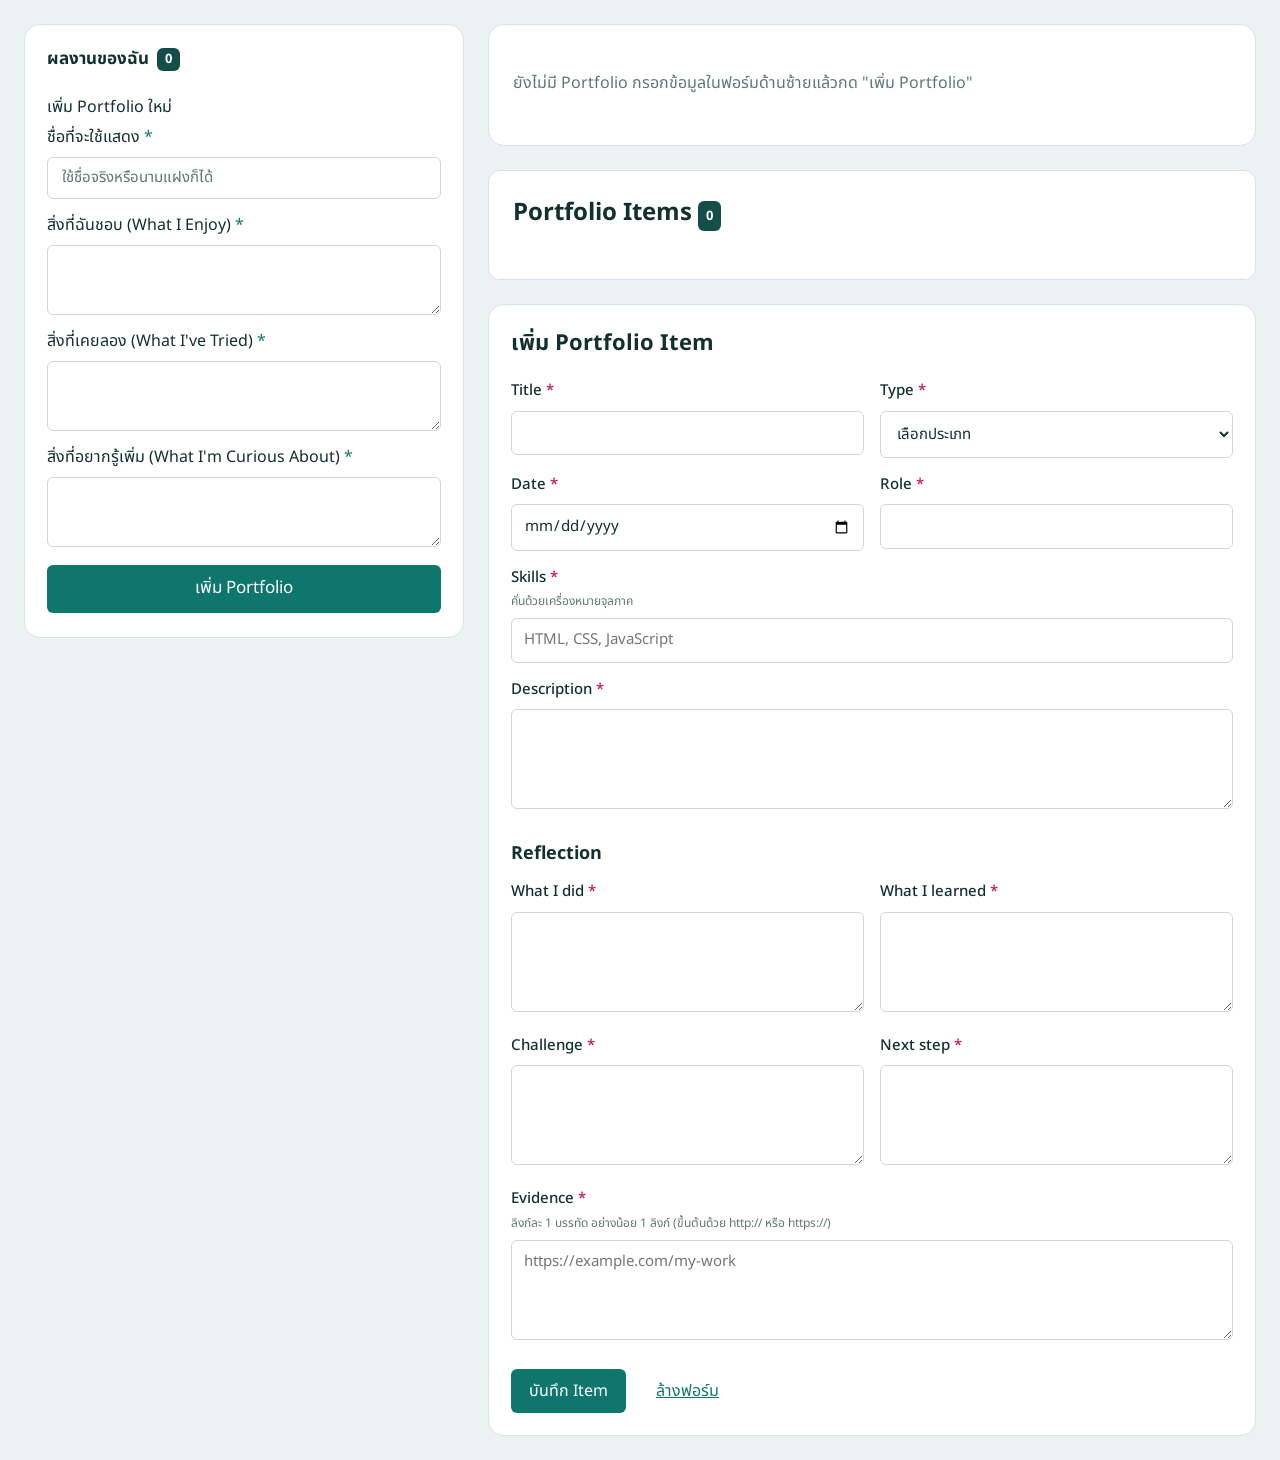
==== index.html @ 49d579db "load from localstorage (#7)" ====
<!DOCTYPE html>
<html lang="th">
<head>
    <meta charset="UTF-8">
    <meta name="viewport" content="width=device-width, initial-scale=1">
    <title>ผลงานของฉัน</title>

    <link rel="preconnect" href="https://fonts.googleapis.com">
    <link rel="preconnect" href="https://fonts.gstatic.com" crossorigin>
    <link href="https://fonts.googleapis.com/css2?family=Noto+Sans+Thai:wght@400;500;700&display=swap" rel="stylesheet">
    <link rel="stylesheet" href="style.css">
</head>

<body>
    <div class="layout">

        
        <aside class="panel">
            <h2 class="panel-title">
                ผลงานของฉัน
                <span class="badge" id="countBadge">0</span>
            </h2>

            <ul class="portfolio-list" id="portfolioList"></ul>

            <form id="portfolioForm" novalidate>
                <p class="form-title">เพิ่ม Portfolio ใหม่</p>

                <div class="field">
                    <label for="displayName">
                        ชื่อที่จะใช้แสดง <span class="req">*</span>
                    </label>
                    <div class="control">
                        <input
                            type="text"
                            id="displayName"
                            placeholder="ใช้ชื่อจริงหรือนามแฝงก็ได้"
                            required
                        >
                    </div>
                    <div class="error-msg">โปรดระบุชื่อที่จะใช้แสดง</div>
                </div>

                <div class="field">
                    <label for="enjoy">
                        สิ่งที่ฉันชอบ (What I Enjoy) <span class="req">*</span>
                    </label>
                    <div class="control">
                        <textarea id="enjoy" required></textarea>
                    </div>
                    <div class="error-msg">โปรดระบุสิ่งที่คุณชอบทำ</div>
                </div>

                <div class="field">
                    <label for="tried">
                        สิ่งที่เคยลอง (What I've Tried) <span class="req">*</span>
                    </label>
                    <div class="control">
                        <textarea id="tried" required></textarea>
                    </div>
                    <div class="error-msg">โปรดระบุสิ่งที่คุณเคยลองทำ</div>
                </div>

                <div class="field">
                    <label for="curious">
                        สิ่งที่อยากรู้เพิ่ม (What I'm Curious About) <span class="req">*</span>
                    </label>
                    <div class="control">
                        <textarea id="curious" required></textarea>
                    </div>
                    <div class="error-msg">โปรดระบุสิ่งที่คุณสนใจหรืออยากรู้เพิ่ม</div>
                </div>

                <button type="submit" class="btn-submit">เพิ่ม Portfolio</button>
            </form>
        </aside>

        
        <div class="content">

           
            <main class="detail" aria-live="polite">
                <p class="empty-state" id="emptyState" hidden>
                    ยังไม่มี Portfolio กรอกข้อมูลในฟอร์มด้านซ้ายแล้วกด "เพิ่ม Portfolio"
                </p>

                <div id="detailContent" hidden>
                    <div class="detail-header">
                        <h1 class="detail-title" id="detailTitle"></h1>

                        <div class="detail-actions">
                            <button
                                type="button"
                                class="btn-outline danger"
                                id="deleteBtn"
                            >
                                ลบ Portfolio
                            </button>
                        </div>
                    </div>

                    <section class="detail-section">
                        <h3>What I Enjoy</h3>
                        <p id="detailEnjoy"></p>
                    </section>

                    <section class="detail-section">
                        <h3>What I've Tried</h3>
                        <p id="detailTried"></p>
                    </section>

                    <section class="detail-section">
                        <h3>What I'm Curious About</h3>
                        <p id="detailCurious"></p>
                    </section>
                </div>
            </main>

            
            <section class="items-section">
                <h2>
                    Portfolio Items
                    <span class="badge" id="itemCount">0</span>
                </h2>

                <div class="items-container" id="itemsContainer"></div>
            </section>

            
            <section class="item-section">
                <h2>เพิ่ม Portfolio Item</h2>

                <form id="item-form">
                    <div class="form-grid">
                        <div class="field">
                            <label for="title">Title <span>*</span></label>
                            <input type="text" id="title" name="title" required>
                        </div>

                        <div class="field">
                            <label for="type">Type <span>*</span></label>
                            <select id="type" name="type" required>
                                <option value="">เลือกประเภท</option>
                                <option value="Course Assignment">Course Assignment</option>
                                <option value="Personal Project">Personal Project</option>
                                <option value="Activity">Activity</option>
                                <option value="Workshop">Workshop</option>
                                <option value="Volunteer">Volunteer</option>
                                <option value="Other">Other</option>
                            </select>
                        </div>

                        <div class="field">
                            <label for="date">Date <span>*</span></label>
                            <input type="date" id="date" name="date" required>
                        </div>

                        <div class="field">
                            <label for="role">Role <span>*</span></label>
                            <input type="text" id="role" name="role" required>
                        </div>

                        <div class="field full-width">
                            <label for="skills">
                                Skills <span>*</span>
                                <small>คั่นด้วยเครื่องหมายจุลภาค</small>
                            </label>
                            <input
                                type="text"
                                id="skills"
                                name="skills"
                                placeholder="HTML, CSS, JavaScript"
                                required
                            >
                        </div>

                        <div class="field full-width">
                            <label for="description">Description <span>*</span></label>
                            <textarea id="description" name="description" required></textarea>
                        </div>
                    </div>

                    <h3>Reflection</h3>

                    <div class="form-grid">
                        <div class="field">
                            <label for="whatIDid">What I did <span>*</span></label>
                            <textarea id="whatIDid" name="whatIDid" required></textarea>
                        </div>

                        <div class="field">
                            <label for="whatILearned">What I learned <span>*</span></label>
                            <textarea id="whatILearned" name="whatILearned" required></textarea>
                        </div>

                        <div class="field">
                            <label for="challenge">Challenge <span>*</span></label>
                            <textarea id="challenge" name="challenge" required></textarea>
                        </div>

                        <div class="field">
                            <label for="nextStep">Next step <span>*</span></label>
                            <textarea id="nextStep" name="nextStep" required></textarea>
                        </div>

                        <div class="field full-width">
                            <label for="evidence">
                                Evidence <span>*</span>
                                <small>
                                    ลิงก์ละ 1 บรรทัด อย่างน้อย 1 ลิงก์
                                    (ขึ้นต้นด้วย http:// หรือ https://)
                                </small>
                            </label>
                            <textarea
                                id="evidence"
                                name="evidence"
                                placeholder="https://example.com/my-work"
                                required
                            ></textarea>
                        </div>
                    </div>

                    <div class="form-actions">
                        <button type="submit">บันทึก Item</button>
                        <button type="reset" class="reset-button">ล้างฟอร์ม</button>
                    </div>
                </form>
            </section>

        </div>
    </div>

    <script src="script.js"></script>
</body>
</html>
---- style.css ----
:root {
  --bg: #eaf3f2;
  --card-bg: #ffffff;
  --border: #d6e4e2;
  --text: #12302d;
  --muted: #5f7774;
  --accent: #0f766e;
  --accent-soft: #e0f4f1;
  --danger: #be185d;
  --badge: #134e4a;
}

* {
  box-sizing: border-box;
}

html,
body {
  margin: 0;
  min-height: 100%;
}

body {
  font-family: "Noto Sans Thai", "Segoe UI", system-ui, sans-serif;
  background: var(--bg);
  color: var(--text);
  font-size: 16px;
  line-height: 1.5;
}

[hidden] {
  display: none !important;
}

.layout {
  display: grid;
  grid-template-columns: minmax(300px, 440px) minmax(0, 1fr);
  gap: 24px;
  align-items: start;
  min-height: 100vh;
  padding: 24px;
}

.content {
  display: flex;
  flex-direction: column;
  gap: 24px;
  min-width: 0;
}

.panel {
  width: 100%;
  background: var(--card-bg);
  border: 1px solid var(--border);
  border-radius: 16px;
  padding: 22px 22px 24px;
}

.panel-title {
  display: flex;
  align-items: center;
  gap: 8px;
  margin: 0 0 14px;
  font-size: 17px;
  font-weight: 700;
}

.badge {
  background: var(--badge);
  color: #fff;
  font-size: 13px;
  font-weight: 700;
  line-height: 1;
  padding: 5px 8px;
  border-radius: 6px;
}

.portfolio-list {
  list-style: none;
  margin: 0 0 22px;
  padding: 0;
}

.portfolio-list li + li {
  border-top: 1px solid var(--border);
}

.portfolio-item {
  display: block;
  width: 100%;
  padding: 11px 18px;
  font: inherit;
  color: inherit;
  text-align: left;
  background: transparent;
  border: 0;
  border-left: 4px solid transparent;
  cursor: pointer;
}

.portfolio-item:hover {
  background: #f3f8f7;
}

.portfolio-item:focus-visible {
  outline: 3px solid rgba(15, 118, 110, 0.4);
  outline-offset: -3px;
}

.portfolio-item.active,
.portfolio-item.active:hover {
  background: var(--accent-soft);
  border-left-color: var(--accent);
}

.portfolio-item .name {
  display: block;
  font-weight: 700;
  font-size: 17px;
  line-height: 1.4;
}

.portfolio-item .count {
  display: block;
  font-size: 14px;
  color: var(--muted);
}

.form-title {
  margin: 0 0 6px;
  font-size: 16px;
  font-weight: 400;
}

.field {
  margin-bottom: 14px;
}

.field label {
  display: block;
  margin-bottom: 8px;
  font-size: 16px;
}

.field label .req {
  color: var(--accent);
}

.control {
  position: relative;
}

.control input,
.control textarea {
  width: 100%;
  font: inherit;
  font-size: 15px;
  color: var(--text);
  background: #fff;
  border: 1px solid #d1d5db;
  border-radius: 6px;
  padding: 9px 40px 9px 14px;
  outline: none;
  transition: border-color 0.15s, box-shadow 0.15s;
}

.control textarea {
  display: block;
  min-height: 70px;
  resize: vertical;
}

.control input::placeholder {
  color: var(--muted);
}

.control input:focus,
.control textarea:focus {
  border-color: var(--accent);
  box-shadow: 0 0 0 3px rgba(15, 118, 110, 0.2);
}

.error-msg {
  display: none;
  margin-top: 6px;
  font-size: 14px;
  color: var(--danger);
}

.field.invalid .control input,
.field.invalid .control textarea {
  border-color: var(--danger);
}

.field.invalid .error-msg {
  display: block;
}

.field.invalid .control::after {
  content: "!";
  position: absolute;
  top: 9px;
  right: 12px;
  width: 18px;
  height: 18px;
  border: 2px solid var(--danger);
  border-radius: 50%;
  color: var(--danger);
  font-size: 12px;
  font-weight: 700;
  line-height: 14px;
  text-align: center;
  pointer-events: none;
}

.btn-submit {
  display: block;
  width: 100%;
  margin-top: 18px;
  padding: 11px 16px;
  font: inherit;
  font-size: 17px;
  color: #fff;
  background: var(--accent);
  border: 0;
  border-radius: 6px;
  cursor: pointer;
  transition: background 0.15s;
}

.btn-submit:hover {
  background: #115e59;
}

.btn-submit:focus-visible {
  outline: 3px solid rgba(15, 118, 110, 0.4);
  outline-offset: 2px;
}

  .detail {
  background: var(--card-bg);
  border: 1px solid var(--border);
  border-radius: 16px;
  padding: 22px 24px 26px;
}

.detail-header {
  display: flex;
  align-items: flex-start;
  justify-content: space-between;
  gap: 16px;
  margin-bottom: 14px;
}

.detail-title {
  margin: 0;
  font-size: 32px;
  font-weight: 400;
  line-height: 1.3;
  overflow-wrap: anywhere;
}

.detail-actions {
  display: flex;
  gap: 8px;
  flex-shrink: 0;
}

.btn-outline {
  font: inherit;
  font-size: 14px;
  padding: 5px 10px;
  color: var(--muted);
  background: #fff;
  border: 1px solid var(--muted);
  border-radius: 6px;
  cursor: pointer;
  transition: background 0.15s;
}

.btn-outline:hover {
  background: #f3f8f7;
}

.btn-outline.danger {
  color: var(--danger);
  border-color: var(--danger);
}

.btn-outline.danger:hover {
  background: #fdf2f8;
}

.detail-section {
  margin-top: 14px;
}

.detail-section h3 {
  margin: 0;
  font-size: 13px;
  font-weight: 700;
  letter-spacing: 0.04em;
  text-transform: uppercase;
  color: var(--muted);
}

.detail-section p {
  margin: 2px 0 0;
  overflow-wrap: anywhere;
}

.empty-state {
  margin: 0;
  padding: 24px 0;
  color: var(--muted);
}

/* ฟอร์มเพิ่ม Portfolio Item */
.item-section {
  min-width: 0;
  padding: 22px;
  background: var(--card-bg);
  border: 1px solid var(--border);
  border-radius: 16px;
}

.item-section h2 {
  margin: 0 0 20px;
  font-size: 22px;
}

.item-section h3 {
  margin: 24px 0 14px;
  font-size: 18px;
}

.item-section .form-grid {
  display: grid;
  grid-template-columns: repeat(2, minmax(0, 1fr));
  gap: 16px;
}

.item-section .field {
  margin-bottom: 0;
}

.item-section .field.full-width {
  grid-column: 1 / -1;
}

.item-section .field label {
  display: block;
  margin-bottom: 8px;
  font-size: 15px;
  font-weight: 500;
}

.item-section .field label span {
  color: var(--danger);
}

.item-section .field label small {
  display: block;
  margin-top: 3px;
  color: var(--muted);
  font-size: 12px;
  font-weight: 400;
}

.item-section input,
.item-section select,
.item-section textarea {
  width: 100%;
  padding: 10px 12px;
  font: inherit;
  font-size: 15px;
  color: var(--text);
  background: #fff;
  border: 1px solid #d1d5db;
  border-radius: 6px;
  outline: none;
}

.item-section textarea {
  min-height: 100px;
  resize: vertical;
}

.item-section input:focus,
.item-section select:focus,
.item-section textarea:focus {
  border-color: var(--accent);
  box-shadow: 0 0 0 3px rgba(15, 118, 110, 0.2);
}

.item-section .form-actions {
  display: flex;
  align-items: center;
  gap: 12px;
  margin-top: 22px;
}

.item-section .form-actions button {
  padding: 10px 18px;
  font: inherit;
  border: 0;
  border-radius: 6px;
  cursor: pointer;
}

.item-section .form-actions button[type="submit"] {
  color: #fff;
  background: var(--accent);
}

.item-section .form-actions button[type="submit"]:hover {
  background: #115e59;
}

.item-section .form-actions .reset-button {
  color: var(--accent);
  background: transparent;
  text-decoration: underline;
}

.items-section {
  padding: 24px;
  background: #fff;
  border: 1px solid #d9e2ec;
  border-radius: 12px;
}

.items-section h2 {
  margin: 0 0 24px;
  font-size: 24px;
}

#itemsContainer {
  display: grid;
  grid-template-columns: repeat(2, minmax(0, 1fr));
  gap: 24px;
}

.portfolio-item-card {
  min-width: 0;
  padding: 24px;
  background: #fff;
  border: 1px solid #d9e2ec;
  border-radius: 12px;
}

.portfolio-item-card .item-title {
  margin: 0 0 4px;
  color: #172b4d;
  font-size: 24px;
  font-weight: 500;
}

.portfolio-item-card p {
  margin: 0 0 12px;
  color: #172b4d;
  font-size: 18px;
  overflow-wrap: anywhere;
}

.portfolio-item-card .item-meta {
  margin-bottom: 16px;
  color: #64748b;
  font-size: 16px;
}

.item-skills {
  display: flex;
  flex-wrap: wrap;
  gap: 6px;
  margin: 12px 0 20px;
}

.item-skills span {
  padding: 4px 14px;
  border-radius: 20px;
  background: #eef2f7;
  font-size: 14px;
}

.item-reflection h4 {
  margin: 16px 0 4px;
  color: #64748b;
  font-size: 16px;
}

.item-evidence {
  margin-top: 16px;
}

.item-evidence ul {
  margin: 0;
  padding-left: 24px;
}

.item-evidence a {
  overflow-wrap: anywhere;
}

.portfolio-item-card .delete-item-btn {
  margin-top: 16px;
  padding: 8px 14px;
  color: #dc2626;
  background: #fff;
  border: 1px solid #dc2626;
  border-radius: 6px;
  font: inherit;
  cursor: pointer;
}

.portfolio-item-card .delete-item-btn:hover {
  background: #fef2f2;
}

@media (max-width: 700px) {
  #itemsContainer {
    grid-template-columns: 1fr;
  }
}

@media (max-width: 900px) {
  .layout {
    grid-template-columns: 1fr;
    padding: 12px;
  }

  .detail-header {
    flex-direction: column;
  }

  .detail-title {
    font-size: 26px;
  }
}

@media (max-width: 700px) {
  #itemsContainer {
    grid-template-columns: 1fr;
  }
}

@media (max-width: 560px) {
  .item-section {
    padding: 16px;
  }

  .item-section .form-grid {
    grid-template-columns: 1fr;
  }

  .item-section .field.full-width {
    grid-column: auto;
  }

  .item-section .form-actions {
    flex-direction: column;
    align-items: stretch;
  }
}
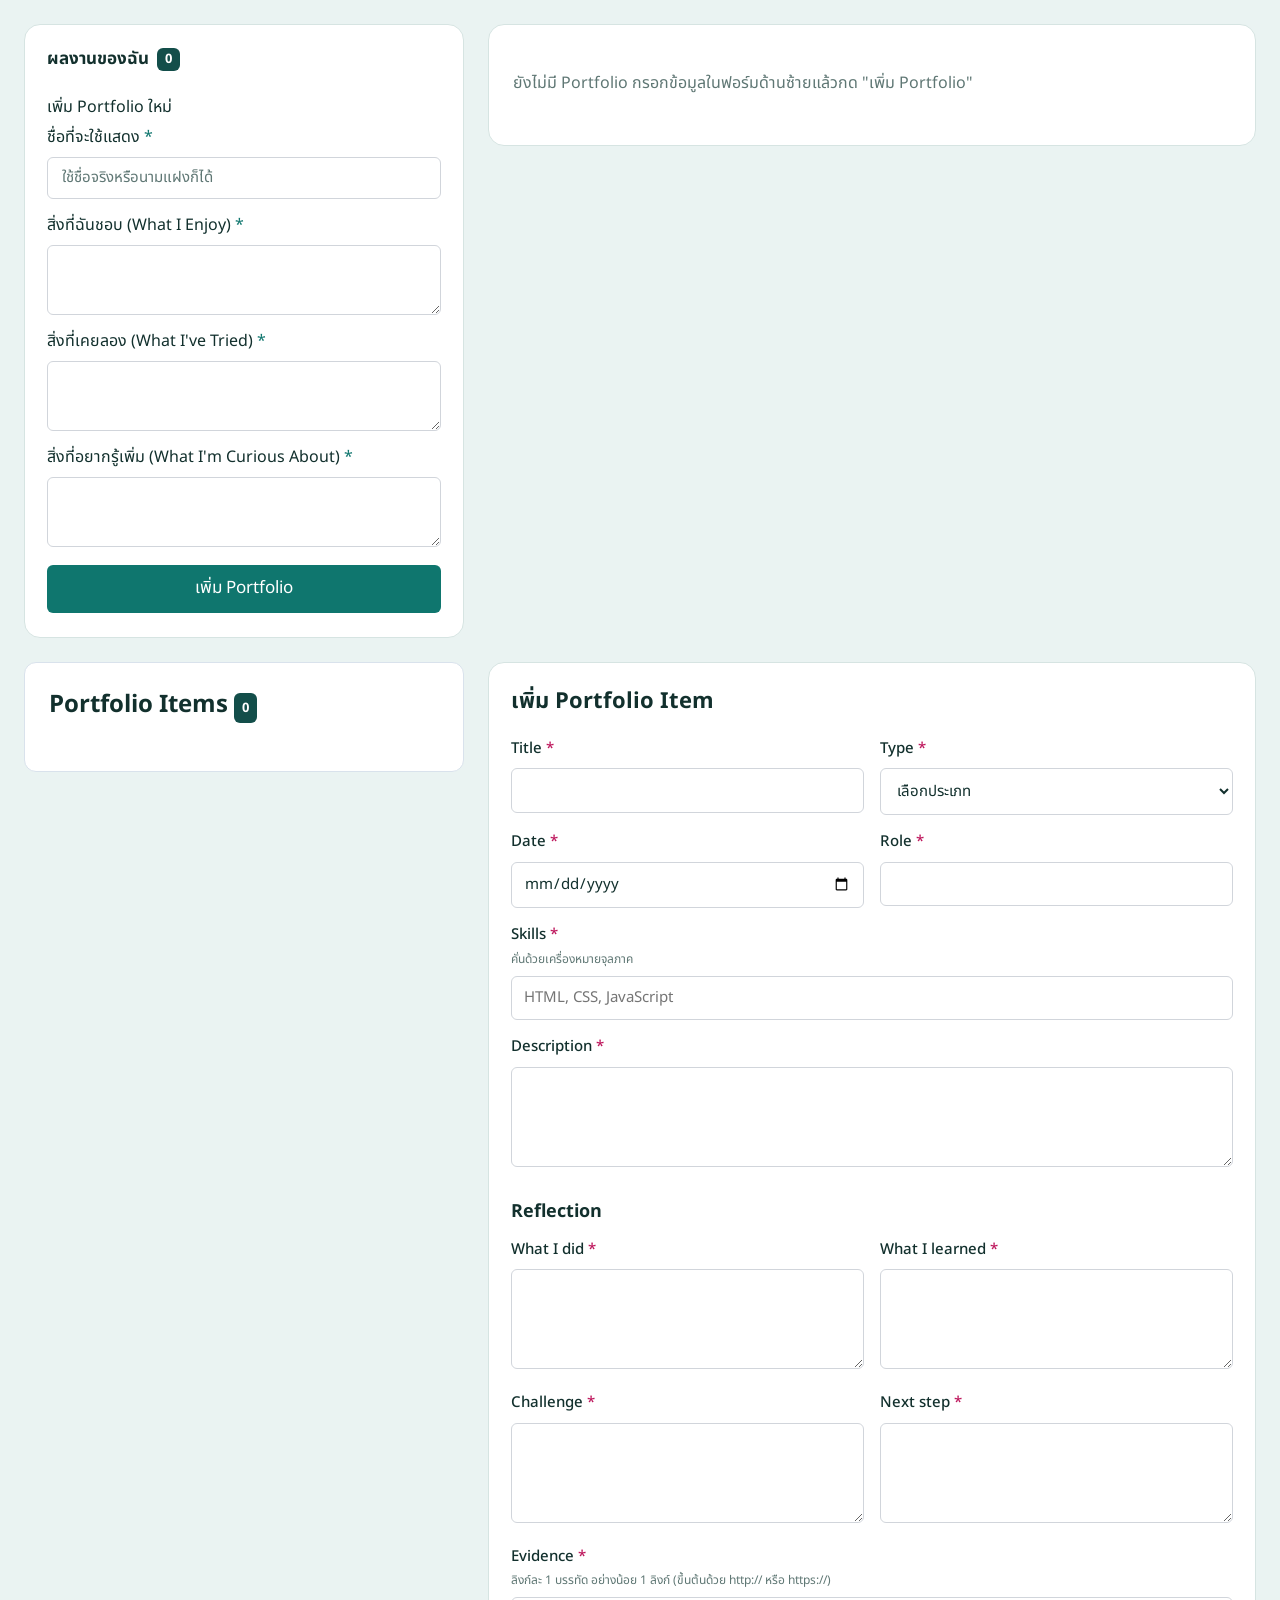
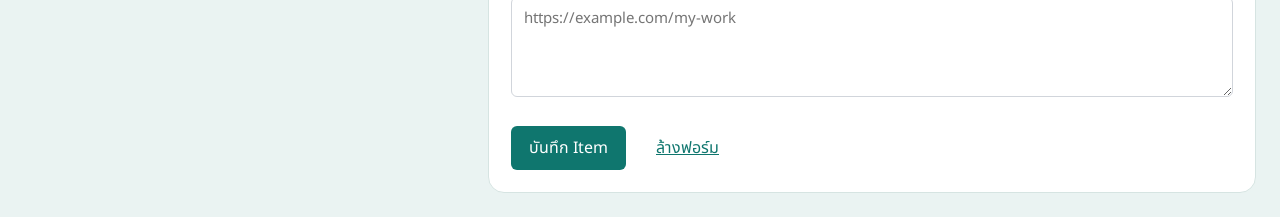
==== commit 57f72beb: "loaded from localstorage (#7)" ====
--- a/index.html
+++ b/index.html
@@ -14,7 +14,7 @@
 <body>
     <div class="layout">
 
-        
+
         <aside class="panel">
             <h2 class="panel-title">
                 ผลงานของฉัน
@@ -26,7 +26,10 @@
             <form id="portfolioForm" novalidate>
                 <p class="form-title">เพิ่ม Portfolio ใหม่</p>
 
-                <div class="field">
+
+                <div class="field">
+                
+
                     <label for="displayName">
                         ชื่อที่จะใช้แสดง <span class="req">*</span>
                     </label>
@@ -41,7 +44,10 @@
                     <div class="error-msg">โปรดระบุชื่อที่จะใช้แสดง</div>
                 </div>
 
-                <div class="field">
+
+                <div class="field">
+               
+
                     <label for="enjoy">
                         สิ่งที่ฉันชอบ (What I Enjoy) <span class="req">*</span>
                     </label>
@@ -51,7 +57,10 @@
                     <div class="error-msg">โปรดระบุสิ่งที่คุณชอบทำ</div>
                 </div>
 
-                <div class="field">
+
+                <div class="field">
+
+               
                     <label for="tried">
                         สิ่งที่เคยลอง (What I've Tried) <span class="req">*</span>
                     </label>
@@ -61,7 +70,11 @@
                     <div class="error-msg">โปรดระบุสิ่งที่คุณเคยลองทำ</div>
                 </div>
 
-                <div class="field">
+
+                <div class="field">
+
+               
+
                     <label for="curious">
                         สิ่งที่อยากรู้เพิ่ม (What I'm Curious About) <span class="req">*</span>
                     </label>
@@ -75,10 +88,7 @@
             </form>
         </aside>
 
-        
-        <div class="content">
-
-           
+
             <main class="detail" aria-live="polite">
                 <p class="empty-state" id="emptyState" hidden>
                     ยังไม่มี Portfolio กรอกข้อมูลในฟอร์มด้านซ้ายแล้วกด "เพิ่ม Portfolio"
@@ -116,7 +126,7 @@
                 </div>
             </main>
 
-            
+
             <section class="items-section">
                 <h2>
                     Portfolio Items
@@ -126,7 +136,7 @@
                 <div class="items-container" id="itemsContainer"></div>
             </section>
 
-            
+
             <section class="item-section">
                 <h2>เพิ่ม Portfolio Item</h2>
 
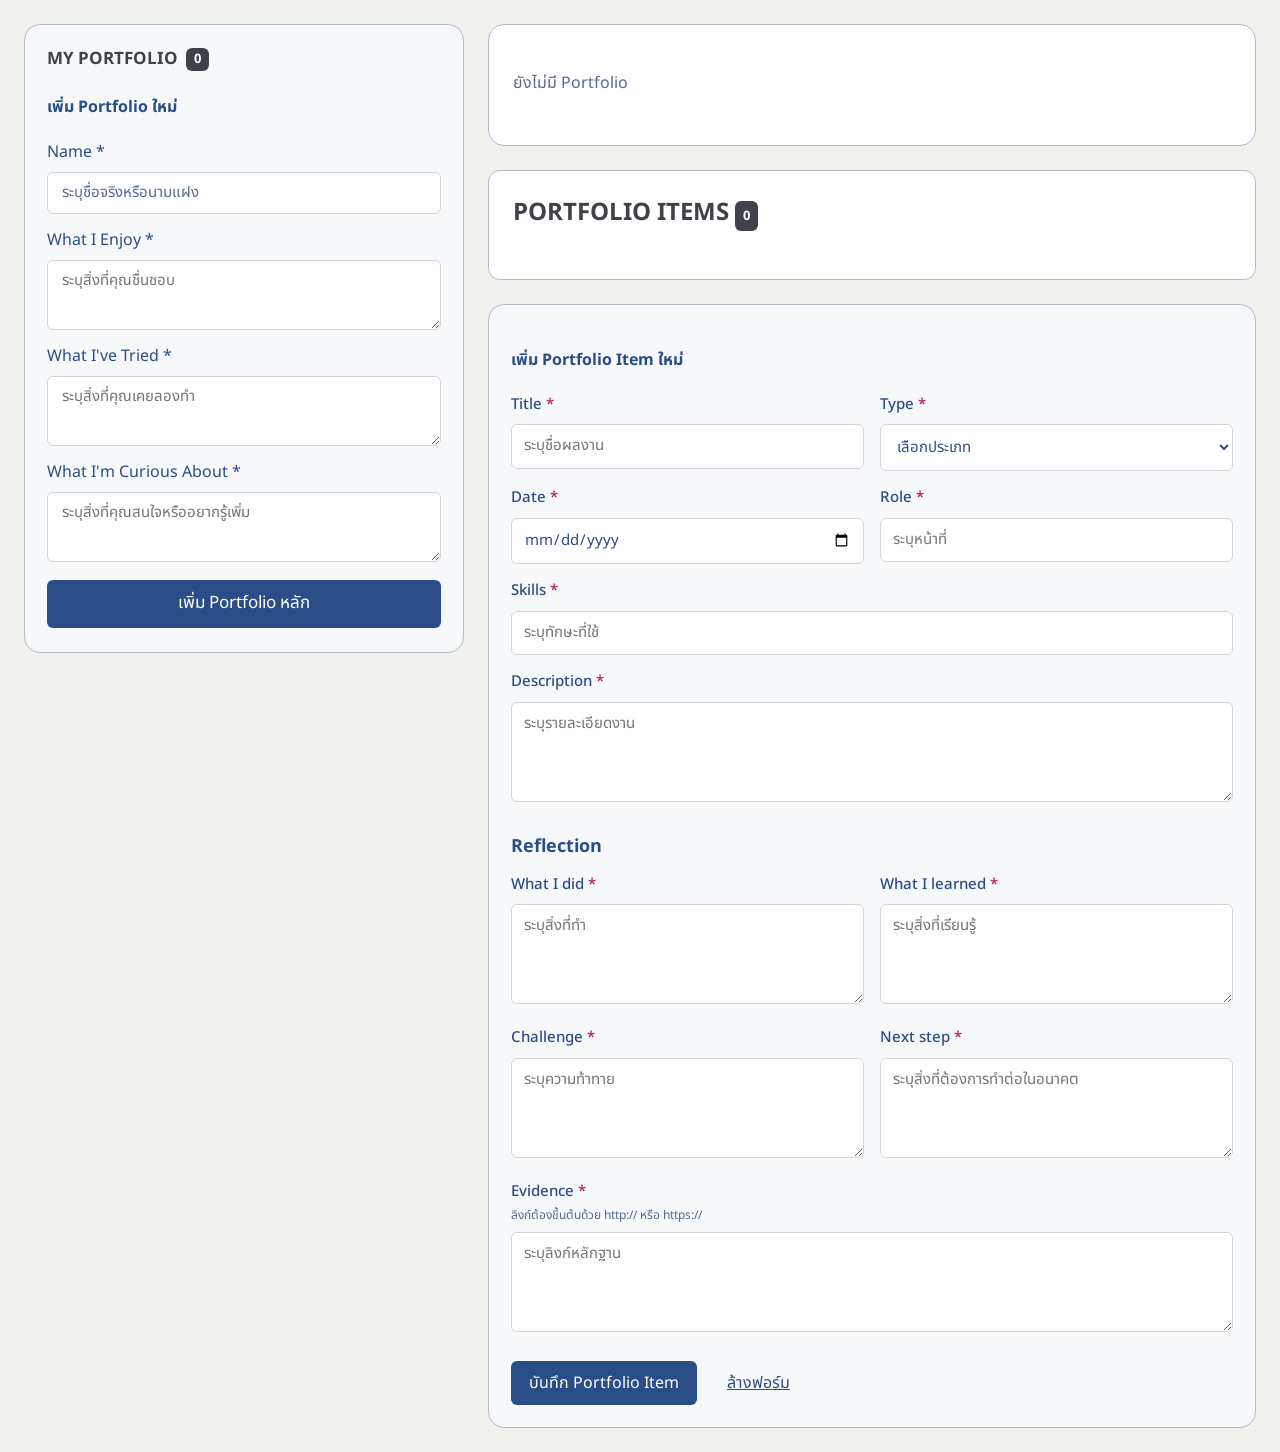
==== commit 17f4419a: "debug&format(#9)" ====
--- a/index.html
+++ b/index.html
@@ -14,34 +14,33 @@
 <body>
     <div class="layout">
 
-
         <aside class="panel">
-            <h2 class="panel-title">
-                ผลงานของฉัน
+            <h1 class="panel-title">
+                MY PORTFOLIO
                 <span class="badge" id="countBadge">0</span>
-            </h2>
+            </h1>
 
             <ul class="portfolio-list" id="portfolioList"></ul>
 
             <form id="portfolioForm" novalidate>
-                <p class="form-title">เพิ่ม Portfolio ใหม่</p>
+                <h4>เพิ่ม Portfolio ใหม่</h4>
 
 
                 <div class="field">
                 
 
                     <label for="displayName">
-                        ชื่อที่จะใช้แสดง <span class="req">*</span>
+                        Name <span class="req">*</span>
                     </label>
                     <div class="control">
                         <input
                             type="text"
                             id="displayName"
-                            placeholder="ใช้ชื่อจริงหรือนามแฝงก็ได้"
+                            placeholder="ระบุชื่อจริงหรือนามแฝง"
                             required
                         >
                     </div>
-                    <div class="error-msg">โปรดระบุชื่อที่จะใช้แสดง</div>
+                    <div class="error-msg">โปรดระบุชื่อที่ต้องการแสดง</div> 
                 </div>
 
 
@@ -49,10 +48,10 @@
                
 
                     <label for="enjoy">
-                        สิ่งที่ฉันชอบ (What I Enjoy) <span class="req">*</span>
-                    </label>
-                    <div class="control">
-                        <textarea id="enjoy" required></textarea>
+                         What I Enjoy <span class="req">*</span>
+                    </label>
+                    <div class="control">
+                        <textarea id="enjoy" required placeholder="ระบุสิ่งที่คุณชื่นชอบ"></textarea>
                     </div>
                     <div class="error-msg">โปรดระบุสิ่งที่คุณชอบทำ</div>
                 </div>
@@ -62,10 +61,10 @@
 
                
                     <label for="tried">
-                        สิ่งที่เคยลอง (What I've Tried) <span class="req">*</span>
-                    </label>
-                    <div class="control">
-                        <textarea id="tried" required></textarea>
+                        What I've Tried <span class="req">*</span>
+                    </label>
+                    <div class="control">
+                        <textarea id="tried" required placeholder="ระบุสิ่งที่คุณเคยลองทำ"></textarea>
                     </div>
                     <div class="error-msg">โปรดระบุสิ่งที่คุณเคยลองทำ</div>
                 </div>
@@ -76,22 +75,25 @@
                
 
                     <label for="curious">
-                        สิ่งที่อยากรู้เพิ่ม (What I'm Curious About) <span class="req">*</span>
-                    </label>
-                    <div class="control">
-                        <textarea id="curious" required></textarea>
+                        What I'm Curious About <span class="req">*</span>
+                    </label>
+                    <div class="control">
+                        <textarea id="curious" required placeholder="ระบุสิ่งที่คุณสนใจหรืออยากรู้เพิ่ม"></textarea>
                     </div>
                     <div class="error-msg">โปรดระบุสิ่งที่คุณสนใจหรืออยากรู้เพิ่ม</div>
                 </div>
 
-                <button type="submit" class="btn-submit">เพิ่ม Portfolio</button>
+                <button type="submit" class="btn-submit">เพิ่ม Portfolio หลัก</button>
             </form>
         </aside>
 
 
+        <div class="content">
+
+        
             <main class="detail" aria-live="polite">
                 <p class="empty-state" id="emptyState" hidden>
-                    ยังไม่มี Portfolio กรอกข้อมูลในฟอร์มด้านซ้ายแล้วกด "เพิ่ม Portfolio"
+                    ยังไม่มี Portfolio 
                 </p>
 
                 <div id="detailContent" hidden>
@@ -126,25 +128,25 @@
                 </div>
             </main>
 
-
+         
             <section class="items-section">
                 <h2>
-                    Portfolio Items
+                    PORTFOLIO ITEMS
                     <span class="badge" id="itemCount">0</span>
                 </h2>
 
                 <div class="items-container" id="itemsContainer"></div>
             </section>
 
-
             <section class="item-section">
-                <h2>เพิ่ม Portfolio Item</h2>
+                <h4>เพิ่ม Portfolio Item ใหม่</h4>
 
                 <form id="item-form">
                     <div class="form-grid">
                         <div class="field">
                             <label for="title">Title <span>*</span></label>
-                            <input type="text" id="title" name="title" required>
+                            <input type="text" id="title" name="title" required placeholder="ระบุชื่อผลงาน">
+            
                         </div>
 
                         <div class="field">
@@ -160,6 +162,11 @@
                             </select>
                         </div>
 
+                        <div class="field full-width" id="otherTypeField" hidden>
+                            <label for="otherType">ระบุประเภทอื่น ๆ <span>*</span></label>
+                            <input type="text" id="otherType" name="otherType" placeholder="พิมพ์รายละเอียดประเภทผลงาน">
+                        </div>
+
                         <div class="field">
                             <label for="date">Date <span>*</span></label>
                             <input type="date" id="date" name="date" required>
@@ -167,26 +174,26 @@
 
                         <div class="field">
                             <label for="role">Role <span>*</span></label>
-                            <input type="text" id="role" name="role" required>
+                            <input type="text" id="role" name="role" required placeholder="ระบุหน้าที่">
                         </div>
 
                         <div class="field full-width">
                             <label for="skills">
                                 Skills <span>*</span>
-                                <small>คั่นด้วยเครื่องหมายจุลภาค</small>
+                                
                             </label>
                             <input
                                 type="text"
                                 id="skills"
                                 name="skills"
-                                placeholder="HTML, CSS, JavaScript"
+                                placeholder="ระบุทักษะที่ใช้"
                                 required
                             >
                         </div>
 
                         <div class="field full-width">
                             <label for="description">Description <span>*</span></label>
-                            <textarea id="description" name="description" required></textarea>
+                            <textarea id="description" name="description" required placeholder="ระบุรายละเอียดงาน"></textarea>
                         </div>
                     </div>
 
@@ -195,43 +202,43 @@
                     <div class="form-grid">
                         <div class="field">
                             <label for="whatIDid">What I did <span>*</span></label>
-                            <textarea id="whatIDid" name="whatIDid" required></textarea>
+                            <textarea id="whatIDid" name="whatIDid" required placeholder="ระบุสิ่งที่ทำ"></textarea>
                         </div>
 
                         <div class="field">
                             <label for="whatILearned">What I learned <span>*</span></label>
-                            <textarea id="whatILearned" name="whatILearned" required></textarea>
+                            <textarea id="whatILearned" name="whatILearned" required placeholder="ระบุสิ่งที่เรียนรู้"></textarea>
                         </div>
 
                         <div class="field">
                             <label for="challenge">Challenge <span>*</span></label>
-                            <textarea id="challenge" name="challenge" required></textarea>
+                            <textarea id="challenge" name="challenge" required placeholder="ระบุความท้าทาย"></textarea>
                         </div>
 
                         <div class="field">
                             <label for="nextStep">Next step <span>*</span></label>
-                            <textarea id="nextStep" name="nextStep" required></textarea>
+                            <textarea id="nextStep" name="nextStep" required placeholder="ระบุสิ่งที่ต้องการทำต่อในอนาคต"></textarea>
                         </div>
 
                         <div class="field full-width">
                             <label for="evidence">
                                 Evidence <span>*</span>
                                 <small>
-                                    ลิงก์ละ 1 บรรทัด อย่างน้อย 1 ลิงก์
-                                    (ขึ้นต้นด้วย http:// หรือ https://)
+                                
+                                    ลิงก์ต้องขึ้นต้นด้วย http:// หรือ https://
                                 </small>
                             </label>
                             <textarea
                                 id="evidence"
                                 name="evidence"
-                                placeholder="https://example.com/my-work"
+                                placeholder="ระบุลิงก์หลักฐาน"
                                 required
                             ></textarea>
                         </div>
                     </div>
 
                     <div class="form-actions">
-                        <button type="submit">บันทึก Item</button>
+                        <button type="submit">บันทึก Portfolio Item</button>
                         <button type="reset" class="reset-button">ล้างฟอร์ม</button>
                     </div>
                 </form>
--- a/style.css
+++ b/style.css
@@ -1,13 +1,13 @@
 :root {
-  --bg: #eaf3f2;
-  --card-bg: #ffffff;
-  --border: #d6e4e2;
-  --text: #12302d;
-  --muted: #5f7774;
-  --accent: #0f766e;
-  --accent-soft: #e0f4f1;
+  --bg: #f0f0ed;
+  --card-bg: #f7f8fa;
+  --border: #b1bbc8;
+  --text: #2a4d88;
+  --muted: #526b91;
+  --accent: #2a4d88;
+  --accent-soft: #dce4ef;
   --danger: #be185d;
-  --badge: #134e4a;
+  --badge: #3f4349;
 }
 
 * {
@@ -63,6 +63,7 @@
   margin: 0 0 14px;
   font-size: 17px;
   font-weight: 700;
+  color: #3f4349;
 }
 
 .badge {
@@ -99,11 +100,11 @@
 }
 
 .portfolio-item:hover {
-  background: #f3f8f7;
+  background: #e8ebef;
 }
 
 .portfolio-item:focus-visible {
-  outline: 3px solid rgba(15, 118, 110, 0.4);
+  outline: 3px solid rgba(42, 77, 136, 0.4);
   outline-offset: -3px;
 }
 
@@ -140,7 +141,7 @@
   display: block;
   margin-bottom: 8px;
   font-size: 16px;
-}
+} 
 
 .field label .req {
   color: var(--accent);
@@ -177,7 +178,7 @@
 .control input:focus,
 .control textarea:focus {
   border-color: var(--accent);
-  box-shadow: 0 0 0 3px rgba(15, 118, 110, 0.2);
+  box-shadow: 0 0 0 3px rgba(42, 77, 136, 0.2);
 }
 
 .error-msg {
@@ -229,16 +230,16 @@
 }
 
 .btn-submit:hover {
-  background: #115e59;
+  background: #203d6d;
 }
 
 .btn-submit:focus-visible {
-  outline: 3px solid rgba(15, 118, 110, 0.4);
+  outline: 3px solid rgba(42, 77, 136, 0.4);
   outline-offset: 2px;
 }
 
   .detail {
-  background: var(--card-bg);
+  background: #fff;
   border: 1px solid var(--border);
   border-radius: 16px;
   padding: 22px 24px 26px;
@@ -279,7 +280,7 @@
 }
 
 .btn-outline:hover {
-  background: #f3f8f7;
+  background: #e8ebef;
 }
 
 .btn-outline.danger {
@@ -301,7 +302,7 @@
   font-weight: 700;
   letter-spacing: 0.04em;
   text-transform: uppercase;
-  color: var(--muted);
+  color: #3f4349;
 }
 
 .detail-section p {
@@ -390,7 +391,7 @@
 .item-section select:focus,
 .item-section textarea:focus {
   border-color: var(--accent);
-  box-shadow: 0 0 0 3px rgba(15, 118, 110, 0.2);
+  box-shadow: 0 0 0 3px rgba(42, 77, 136, 0.2);
 }
 
 .item-section .form-actions {
@@ -414,7 +415,7 @@
 }
 
 .item-section .form-actions button[type="submit"]:hover {
-  background: #115e59;
+  background: #203d6d;
 }
 
 .item-section .form-actions .reset-button {
@@ -426,13 +427,14 @@
 .items-section {
   padding: 24px;
   background: #fff;
-  border: 1px solid #d9e2ec;
+  border: 1px solid var(--border);
   border-radius: 12px;
 }
 
 .items-section h2 {
   margin: 0 0 24px;
   font-size: 24px;
+  color: #3f4349;
 }
 
 #itemsContainer {
@@ -445,27 +447,27 @@
   min-width: 0;
   padding: 24px;
   background: #fff;
-  border: 1px solid #d9e2ec;
+  border: 1px solid var(--border);
   border-radius: 12px;
 }
 
 .portfolio-item-card .item-title {
   margin: 0 0 4px;
-  color: #172b4d;
+  color: var(--text);
   font-size: 24px;
   font-weight: 500;
 }
 
 .portfolio-item-card p {
   margin: 0 0 12px;
-  color: #172b4d;
+  color: var(--text);
   font-size: 18px;
   overflow-wrap: anywhere;
 }
 
 .portfolio-item-card .item-meta {
   margin-bottom: 16px;
-  color: #64748b;
+  color: var(--muted);
   font-size: 16px;
 }
 
@@ -479,13 +481,13 @@
 .item-skills span {
   padding: 4px 14px;
   border-radius: 20px;
-  background: #eef2f7;
+  background: #e5e9ef;
   font-size: 14px;
 }
 
 .item-reflection h4 {
   margin: 16px 0 4px;
-  color: #64748b;
+  color: var(--muted);
   font-size: 16px;
 }
 
@@ -561,4 +563,4 @@
     flex-direction: column;
     align-items: stretch;
   }
-}+}
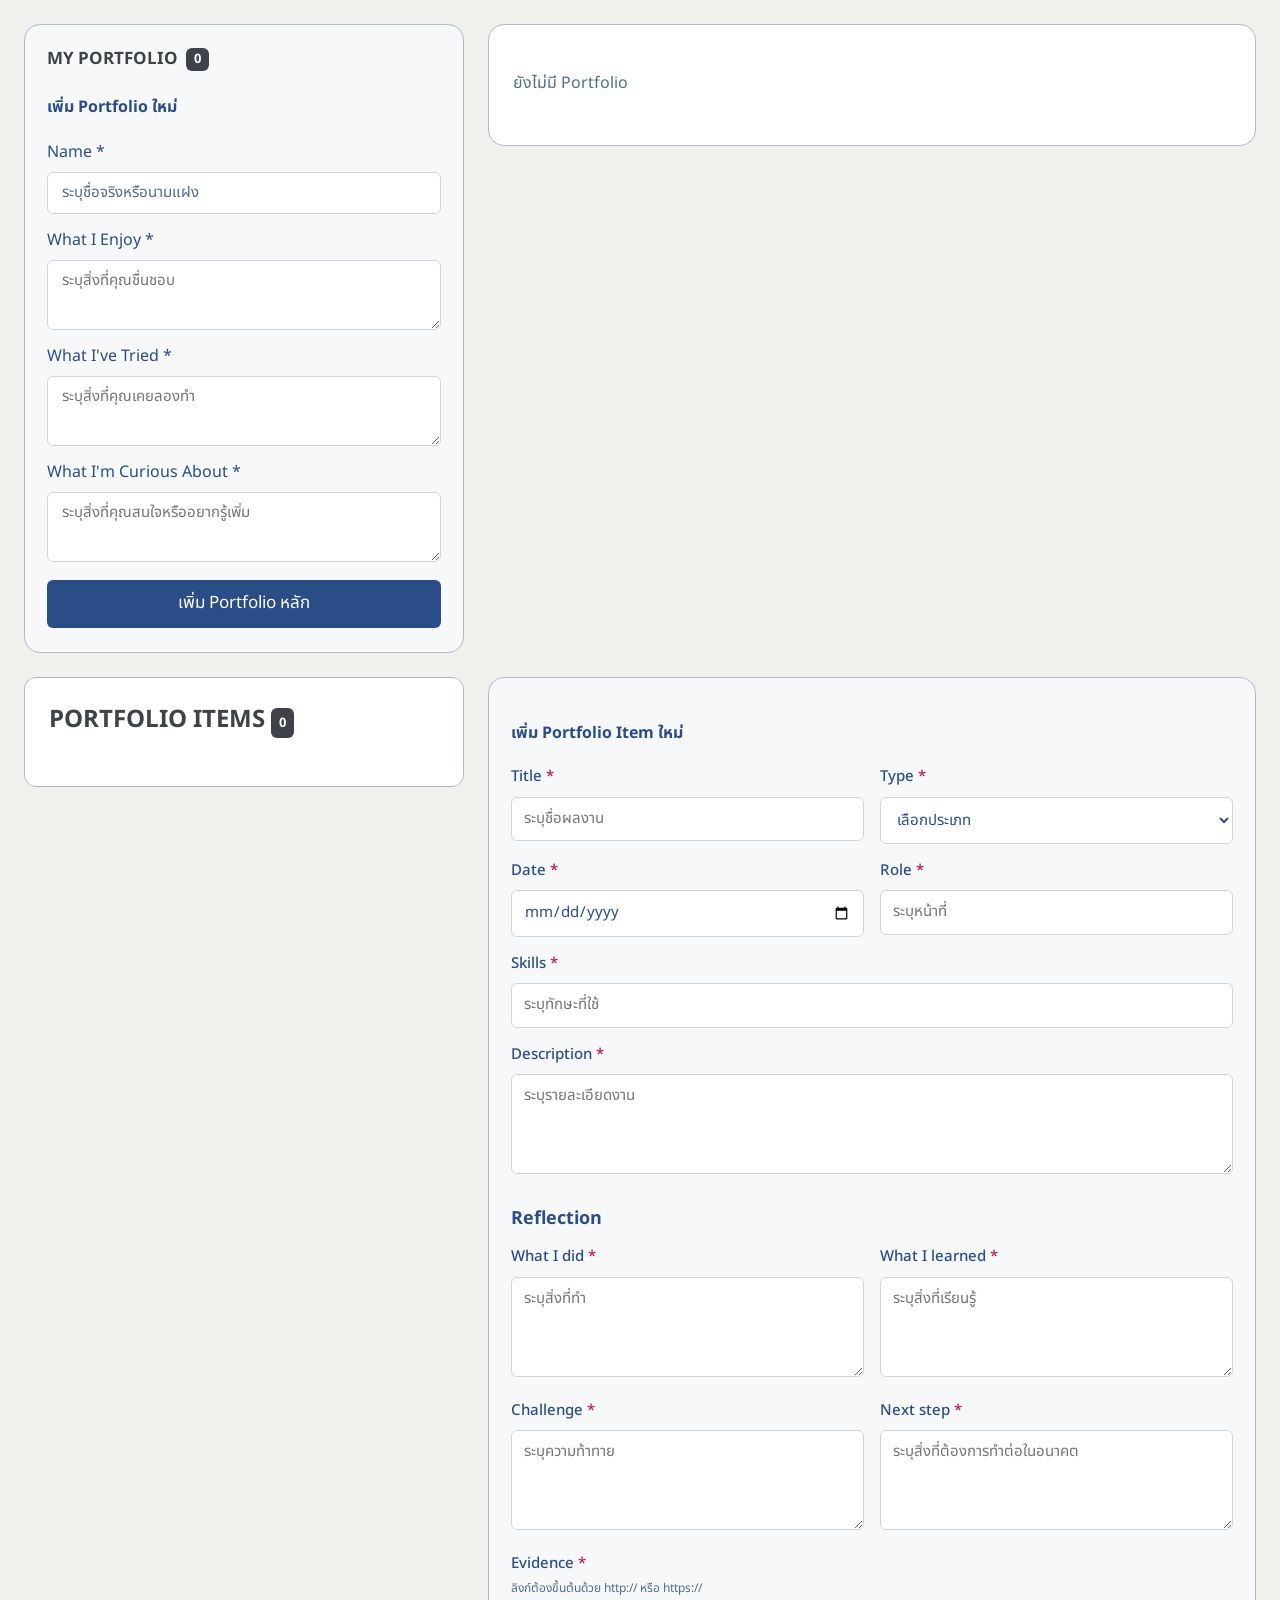
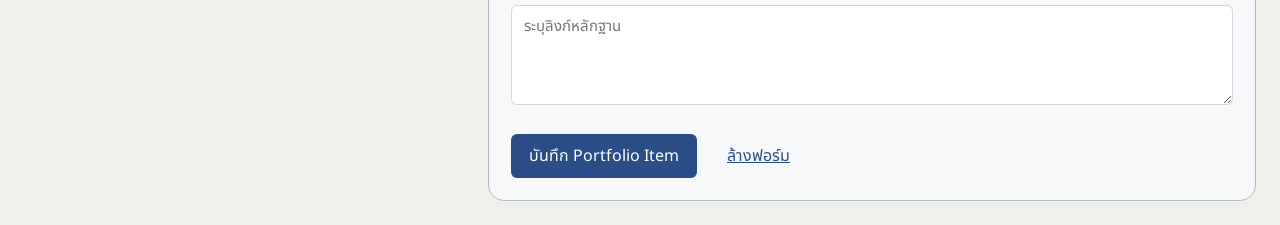
==== commit cfbee6ff: "Merge branch 'main' into fix/debug&format" ====
--- a/index.html
+++ b/index.html
@@ -14,6 +14,7 @@
 <body>
     <div class="layout">
 
+
         <aside class="panel">
             <h1 class="panel-title">
                 MY PORTFOLIO
@@ -88,9 +89,6 @@
         </aside>
 
 
-        <div class="content">
-
-        
             <main class="detail" aria-live="polite">
                 <p class="empty-state" id="emptyState" hidden>
                     ยังไม่มี Portfolio 
@@ -128,7 +126,7 @@
                 </div>
             </main>
 
-         
+
             <section class="items-section">
                 <h2>
                     PORTFOLIO ITEMS
@@ -137,6 +135,7 @@
 
                 <div class="items-container" id="itemsContainer"></div>
             </section>
+
 
             <section class="item-section">
                 <h4>เพิ่ม Portfolio Item ใหม่</h4>
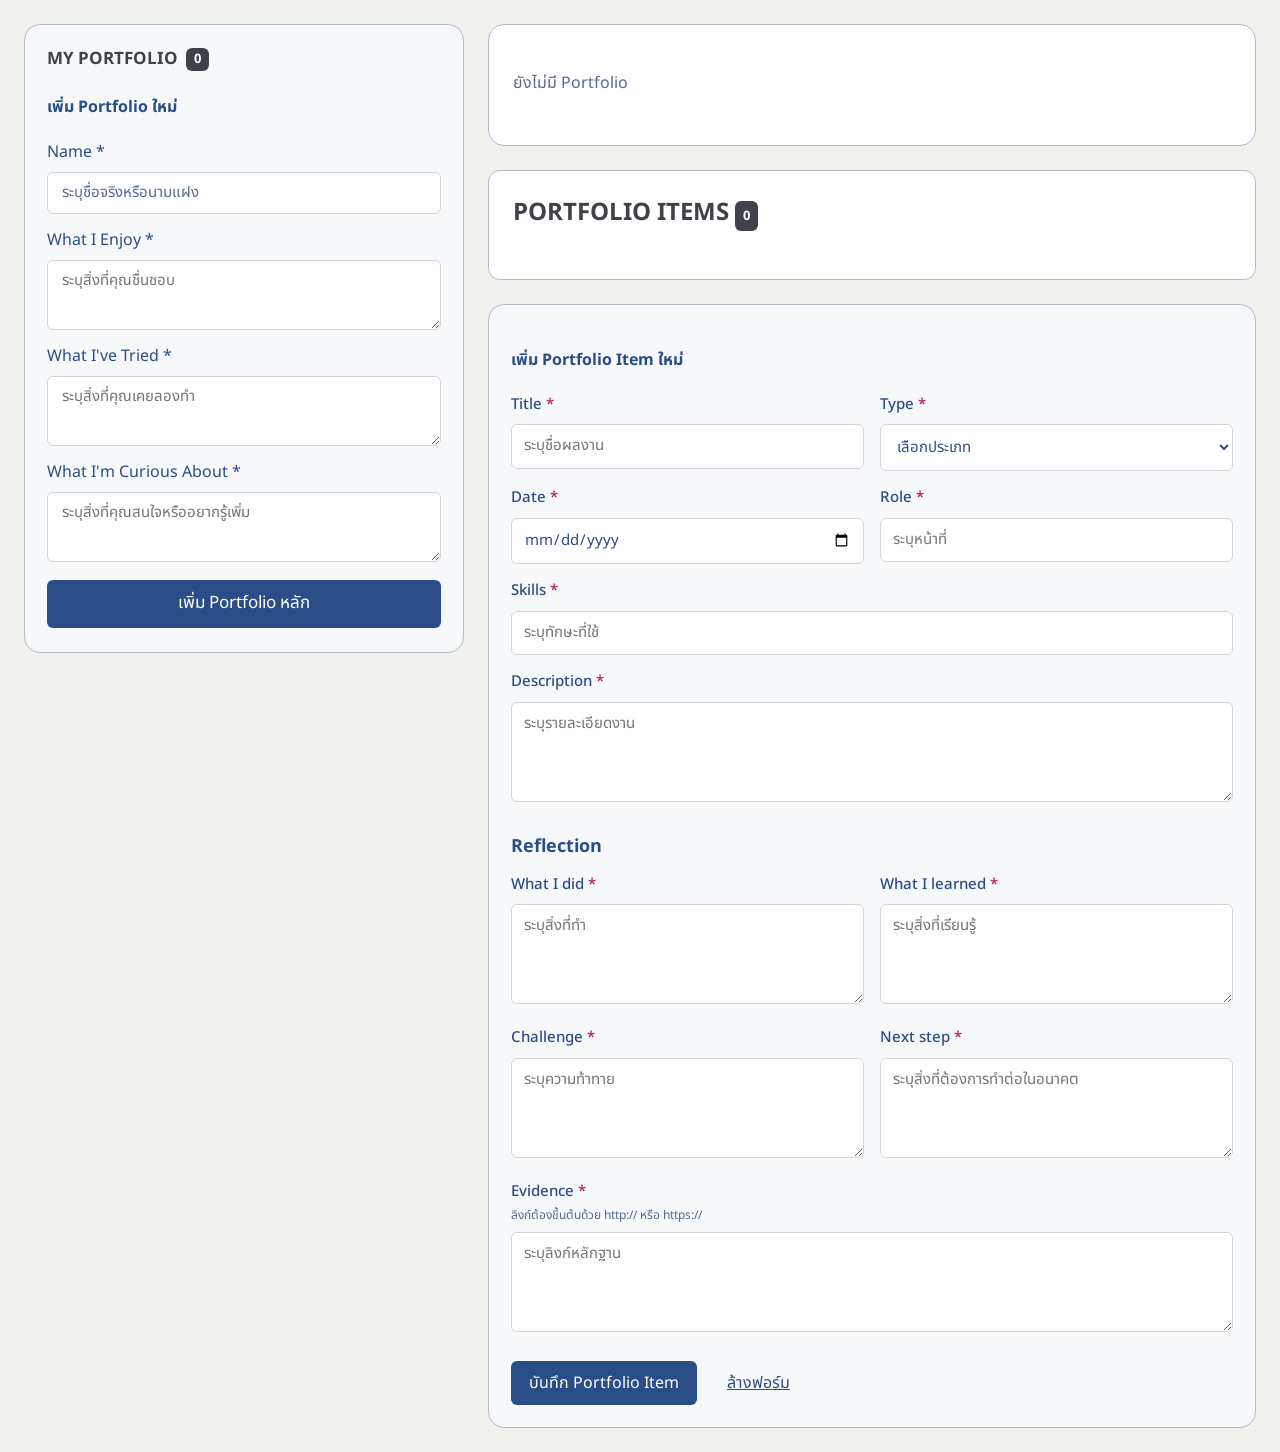
==== commit 7d1aff81: "fix design and layout" ====
--- a/index.html
+++ b/index.html
@@ -88,7 +88,7 @@
             </form>
         </aside>
 
-
+        <div class="content">
             <main class="detail" aria-live="polite">
                 <p class="empty-state" id="emptyState" hidden>
                     ยังไม่มี Portfolio 
--- a/style.css
+++ b/style.css
@@ -519,11 +519,7 @@
   background: #fef2f2;
 }
 
-@media (max-width: 700px) {
-  #itemsContainer {
-    grid-template-columns: 1fr;
-  }
-}
+
 
 @media (max-width: 900px) {
   .layout {
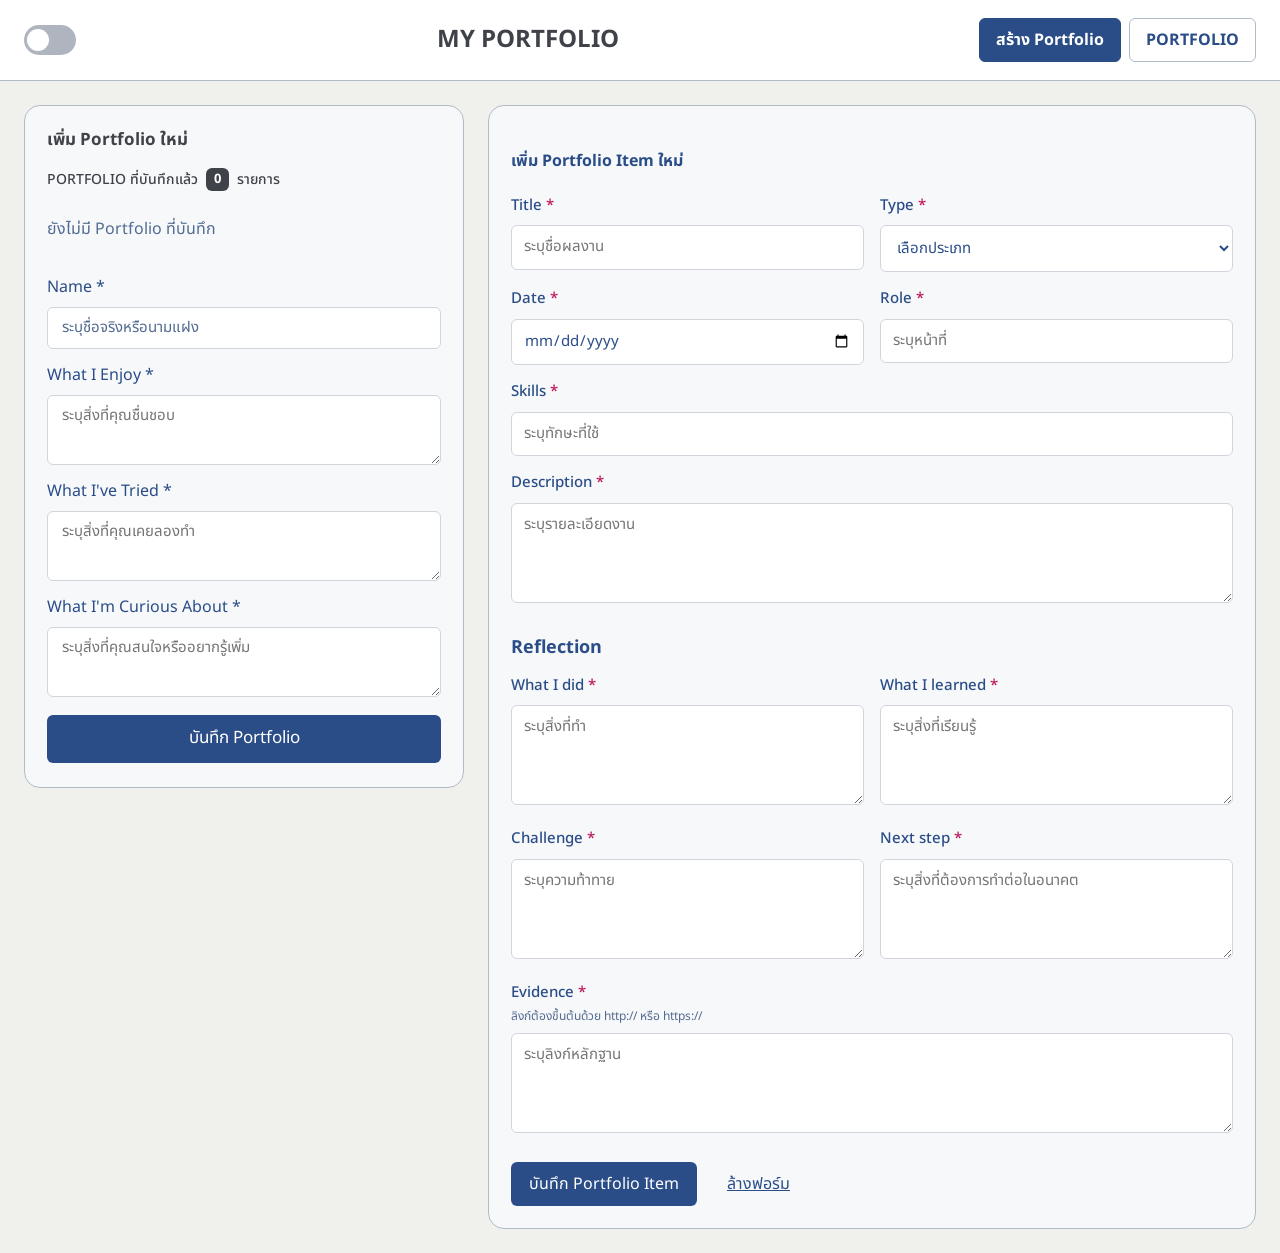
==== commit 8c1f9b60: "Fix design" ====
--- a/index.html
+++ b/index.html
@@ -12,21 +12,30 @@
 </head>
 
 <body>
+    <header class="site-header">
+        <button type="button" class="theme-toggle" id="themeToggle" role="switch" aria-checked="false" aria-label="โหมดมืด" title="เปิดโหมดมืด">
+            <span class="theme-toggle-thumb" aria-hidden="true"></span>
+        </button>
+        <h1>MY PORTFOLIO</h1>
+        <nav class="page-nav" aria-label="หน้าหลัก">
+            <button type="button" class="page-tab active" data-page="createPage" aria-pressed="true">สร้าง Portfolio</button>
+            <button type="button" class="page-tab" data-page="portfolioPage" aria-pressed="false">PORTFOLIO</button>
+        </nav>
+    </header>
+
     <div class="layout">
 
 
-        <aside class="panel">
-            <h1 class="panel-title">
-                MY PORTFOLIO
+        <aside class="panel create-panel" id="createPage">
+            <h1 class="panel-title">เพิ่ม Portfolio ใหม่</h1>
+            <p class="saved-count">
+                PORTFOLIO ที่บันทึกแล้ว
                 <span class="badge" id="countBadge">0</span>
-            </h1>
-
-            <ul class="portfolio-list" id="portfolioList"></ul>
+                รายการ
+            </p>
+            <ul class="portfolio-list" id="createPortfolioList" aria-label="รายการ Portfolio ที่บันทึกแล้ว"></ul>
 
             <form id="portfolioForm" novalidate>
-                <h4>เพิ่ม Portfolio ใหม่</h4>
-
-
                 <div class="field">
                 
 
@@ -84,59 +93,11 @@
                     <div class="error-msg">โปรดระบุสิ่งที่คุณสนใจหรืออยากรู้เพิ่ม</div>
                 </div>
 
-                <button type="submit" class="btn-submit">เพิ่ม Portfolio หลัก</button>
+                <button type="submit" class="btn-submit">บันทึก Portfolio</button>
             </form>
         </aside>
 
-        <div class="content">
-            <main class="detail" aria-live="polite">
-                <p class="empty-state" id="emptyState" hidden>
-                    ยังไม่มี Portfolio 
-                </p>
-
-                <div id="detailContent" hidden>
-                    <div class="detail-header">
-                        <h1 class="detail-title" id="detailTitle"></h1>
-
-                        <div class="detail-actions">
-                            <button
-                                type="button"
-                                class="btn-outline danger"
-                                id="deleteBtn"
-                            >
-                                ลบ Portfolio
-                            </button>
-                        </div>
-                    </div>
-
-                    <section class="detail-section">
-                        <h3>What I Enjoy</h3>
-                        <p id="detailEnjoy"></p>
-                    </section>
-
-                    <section class="detail-section">
-                        <h3>What I've Tried</h3>
-                        <p id="detailTried"></p>
-                    </section>
-
-                    <section class="detail-section">
-                        <h3>What I'm Curious About</h3>
-                        <p id="detailCurious"></p>
-                    </section>
-                </div>
-            </main>
-
-
-            <section class="items-section">
-                <h2>
-                    PORTFOLIO ITEMS
-                    <span class="badge" id="itemCount">0</span>
-                </h2>
-
-                <div class="items-container" id="itemsContainer"></div>
-            </section>
-
-
+        <div class="content create-content">
             <section class="item-section">
                 <h4>เพิ่ม Portfolio Item ใหม่</h4>
 
@@ -145,7 +106,6 @@
                         <div class="field">
                             <label for="title">Title <span>*</span></label>
                             <input type="text" id="title" name="title" required placeholder="ระบุชื่อผลงาน">
-            
                         </div>
 
                         <div class="field">
@@ -177,17 +137,8 @@
                         </div>
 
                         <div class="field full-width">
-                            <label for="skills">
-                                Skills <span>*</span>
-                                
-                            </label>
-                            <input
-                                type="text"
-                                id="skills"
-                                name="skills"
-                                placeholder="ระบุทักษะที่ใช้"
-                                required
-                            >
+                            <label for="skills">Skills <span>*</span></label>
+                            <input type="text" id="skills" name="skills" placeholder="ระบุทักษะที่ใช้" required>
                         </div>
 
                         <div class="field full-width">
@@ -222,17 +173,9 @@
                         <div class="field full-width">
                             <label for="evidence">
                                 Evidence <span>*</span>
-                                <small>
-                                
-                                    ลิงก์ต้องขึ้นต้นด้วย http:// หรือ https://
-                                </small>
+                                <small>ลิงก์ต้องขึ้นต้นด้วย http:// หรือ https://</small>
                             </label>
-                            <textarea
-                                id="evidence"
-                                name="evidence"
-                                placeholder="ระบุลิงก์หลักฐาน"
-                                required
-                            ></textarea>
+                            <textarea id="evidence" name="evidence" placeholder="ระบุลิงก์หลักฐาน" required></textarea>
                         </div>
                     </div>
 
@@ -242,7 +185,64 @@
                     </div>
                 </form>
             </section>
-
+        </div>
+
+        <aside class="panel portfolio-panel" id="portfolioPage" hidden>
+            <h2 class="panel-title">
+                PORTFOLIO ที่บันทึกแล้ว
+                <span class="badge" id="portfolioCountBadge">0</span>
+                รายการ
+            </h2>
+            <ul class="portfolio-list" id="portfolioList"></ul>
+        </aside>
+
+        <div class="content portfolio-content" hidden>
+            <main class="detail" aria-live="polite">
+                <p class="empty-state" id="emptyState" hidden>
+                    ยังไม่มี Portfolio 
+                </p>
+
+                <div id="detailContent" hidden>
+                    <div class="detail-header">
+                        <h1 class="detail-title" id="detailTitle"></h1>
+
+                        <div class="detail-actions">
+                            <button
+                                type="button"
+                                class="btn-outline danger"
+                                id="deleteBtn"
+                            >
+                                ลบ Portfolio
+                            </button>
+                        </div>
+                    </div>
+
+                    <section class="detail-section">
+                        <h3>What I Enjoy</h3>
+                        <p id="detailEnjoy"></p>
+                    </section>
+
+                    <section class="detail-section">
+                        <h3>What I've Tried</h3>
+                        <p id="detailTried"></p>
+                    </section>
+
+                    <section class="detail-section">
+                        <h3>What I'm Curious About</h3>
+                        <p id="detailCurious"></p>
+                    </section>
+                </div>
+            </main>
+
+
+            <section class="items-section">
+                <h2>
+                    PORTFOLIO ITEMS
+                    <span class="badge" id="itemCount">0</span>
+                </h2>
+
+                <div class="items-container" id="itemsContainer"></div>
+            </section>
         </div>
     </div>
 
--- a/style.css
+++ b/style.css
@@ -8,6 +8,19 @@
   --accent-soft: #dce4ef;
   --danger: #be185d;
   --badge: #3f4349;
+  --header-bg: #fff;
+  --surface: #fff;
+  --input-bg: #fff;
+  --input-border: #d1d5db;
+  --strong-text: #3f4349;
+  --hover-bg: #e8ebef;
+  --tag-bg: #e5e9ef;
+  --danger-bg: #fdf2f8;
+  --delete-bg: #fef2f2;
+}
+
+body[data-theme="dark"] {
+  --bg: #101a33;
 }
 
 * {
@@ -32,12 +45,98 @@
   display: none !important;
 }
 
+.site-header {
+  display: flex;
+  align-items: center;
+  justify-content: space-between;
+  gap: 20px;
+  padding: 18px 24px;
+  background: var(--header-bg);
+  border-bottom: 1px solid var(--border);
+}
+
+.site-header h1 {
+  margin: 0;
+  color: var(--strong-text);
+  font-size: 24px;
+  line-height: 1.2;
+}
+
+.page-nav {
+  display: flex;
+  gap: 8px;
+}
+
+.theme-toggle {
+  display: flex;
+  align-items: center;
+  width: 52px;
+  height: 30px;
+  flex: 0 0 52px;
+  padding: 3px;
+  background: #aeb5bf;
+  border: 0;
+  border-radius: 999px;
+  cursor: pointer;
+  transition: background-color 0.2s;
+}
+
+.theme-toggle:hover {
+  background: #aeb5bf;
+}
+
+body[data-theme="dark"] .theme-toggle,
+body[data-theme="dark"] .theme-toggle:hover {
+  background: var(--bg);
+}
+
+.theme-toggle:focus-visible {
+  outline: 3px solid rgba(42, 77, 136, 0.4);
+  outline-offset: 2px;
+}
+
+.theme-toggle-thumb {
+  width: 22px;
+  height: 22px;
+  flex: 0 0 22px;
+  background: #fff;
+  border-radius: 50%;
+  transition: transform 0.2s;
+}
+
+.theme-toggle[aria-checked="true"] .theme-toggle-thumb {
+  transform: translateX(22px);
+}
+
+.page-tab {
+  padding: 9px 16px;
+  color: var(--accent);
+  background: var(--surface);
+  border: 1px solid var(--border);
+  border-radius: 6px;
+  font: inherit;
+  font-weight: 700;
+  cursor: pointer;
+}
+
+.page-tab:hover,
+.page-tab.active {
+  color: #fff;
+  background: var(--accent);
+  border-color: var(--accent);
+}
+
+.page-tab:focus-visible {
+  outline: 3px solid rgba(42, 77, 136, 0.35);
+  outline-offset: 2px;
+}
+
 .layout {
   display: grid;
   grid-template-columns: minmax(300px, 440px) minmax(0, 1fr);
   gap: 24px;
   align-items: start;
-  min-height: 100vh;
+  min-height: calc(100vh - 76px);
   padding: 24px;
 }
 
@@ -63,7 +162,17 @@
   margin: 0 0 14px;
   font-size: 17px;
   font-weight: 700;
-  color: #3f4349;
+  color: var(--strong-text);
+}
+
+.saved-count {
+  display: flex;
+  align-items: center;
+  gap: 8px;
+  margin: 0 0 14px;
+  color: var(--strong-text);
+  font-size: 14px;
+  font-weight: 500;
 }
 
 .badge {
@@ -86,6 +195,11 @@
   border-top: 1px solid var(--border);
 }
 
+.list-empty {
+  padding: 12px 0;
+  color: var(--muted);
+}
+
 .portfolio-item {
   display: block;
   width: 100%;
@@ -100,7 +214,7 @@
 }
 
 .portfolio-item:hover {
-  background: #e8ebef;
+  background: var(--hover-bg);
 }
 
 .portfolio-item:focus-visible {
@@ -127,12 +241,6 @@
   color: var(--muted);
 }
 
-.form-title {
-  margin: 0 0 6px;
-  font-size: 16px;
-  font-weight: 400;
-}
-
 .field {
   margin-bottom: 14px;
 }
@@ -157,8 +265,8 @@
   font: inherit;
   font-size: 15px;
   color: var(--text);
-  background: #fff;
-  border: 1px solid #d1d5db;
+  background: var(--input-bg);
+  border: 1px solid var(--input-border);
   border-radius: 6px;
   padding: 9px 40px 9px 14px;
   outline: none;
@@ -239,7 +347,7 @@
 }
 
   .detail {
-  background: #fff;
+  background: var(--surface);
   border: 1px solid var(--border);
   border-radius: 16px;
   padding: 22px 24px 26px;
@@ -272,7 +380,7 @@
   font-size: 14px;
   padding: 5px 10px;
   color: var(--muted);
-  background: #fff;
+  background: var(--surface);
   border: 1px solid var(--muted);
   border-radius: 6px;
   cursor: pointer;
@@ -280,7 +388,7 @@
 }
 
 .btn-outline:hover {
-  background: #e8ebef;
+  background: var(--hover-bg);
 }
 
 .btn-outline.danger {
@@ -289,7 +397,7 @@
 }
 
 .btn-outline.danger:hover {
-  background: #fdf2f8;
+  background: var(--danger-bg);
 }
 
 .detail-section {
@@ -302,7 +410,7 @@
   font-weight: 700;
   letter-spacing: 0.04em;
   text-transform: uppercase;
-  color: #3f4349;
+  color: var(--strong-text);
 }
 
 .detail-section p {
@@ -376,8 +484,8 @@
   font: inherit;
   font-size: 15px;
   color: var(--text);
-  background: #fff;
-  border: 1px solid #d1d5db;
+  background: var(--input-bg);
+  border: 1px solid var(--input-border);
   border-radius: 6px;
   outline: none;
 }
@@ -426,7 +534,7 @@
 
 .items-section {
   padding: 24px;
-  background: #fff;
+  background: var(--surface);
   border: 1px solid var(--border);
   border-radius: 12px;
 }
@@ -434,7 +542,7 @@
 .items-section h2 {
   margin: 0 0 24px;
   font-size: 24px;
-  color: #3f4349;
+  color: var(--strong-text);
 }
 
 #itemsContainer {
@@ -446,7 +554,7 @@
 .portfolio-item-card {
   min-width: 0;
   padding: 24px;
-  background: #fff;
+  background: var(--surface);
   border: 1px solid var(--border);
   border-radius: 12px;
 }
@@ -481,7 +589,7 @@
 .item-skills span {
   padding: 4px 14px;
   border-radius: 20px;
-  background: #e5e9ef;
+  background: var(--tag-bg);
   font-size: 14px;
 }
 
@@ -508,7 +616,7 @@
   margin-top: 16px;
   padding: 8px 14px;
   color: #dc2626;
-  background: #fff;
+  background: var(--surface);
   border: 1px solid #dc2626;
   border-radius: 6px;
   font: inherit;
@@ -516,15 +624,14 @@
 }
 
 .portfolio-item-card .delete-item-btn:hover {
-  background: #fef2f2;
-}
-
-
+  background: var(--delete-bg);
+}
 
 @media (max-width: 900px) {
   .layout {
     grid-template-columns: 1fr;
-    padding: 12px;
+    gap: 16px;
+    padding: 16px;
   }
 
   .detail-header {
@@ -536,23 +643,43 @@
   }
 }
 
-@media (max-width: 700px) {
+@media (max-width: 760px) {
+  .site-header {
+    align-items: stretch;
+    flex-direction: column;
+    padding: 16px;
+  }
+
+  .theme-toggle {
+    align-self: flex-start;
+  }
+
+  .page-nav {
+    display: grid;
+    grid-template-columns: repeat(2, minmax(0, 1fr));
+  }
+
+  .page-tab {
+    padding-inline: 8px;
+  }
+
+  .item-section .form-grid,
   #itemsContainer {
-    grid-template-columns: 1fr;
+    grid-template-columns: minmax(0, 1fr);
   }
 }
 
 @media (max-width: 560px) {
-  .item-section {
+  .panel,
+  .item-section,
+  .detail,
+  .items-section,
+  .portfolio-item-card {
     padding: 16px;
   }
 
-  .item-section .form-grid {
-    grid-template-columns: 1fr;
-  }
-
-  .item-section .field.full-width {
-    grid-column: auto;
+  .detail-title {
+    font-size: 23px;
   }
 
   .item-section .form-actions {
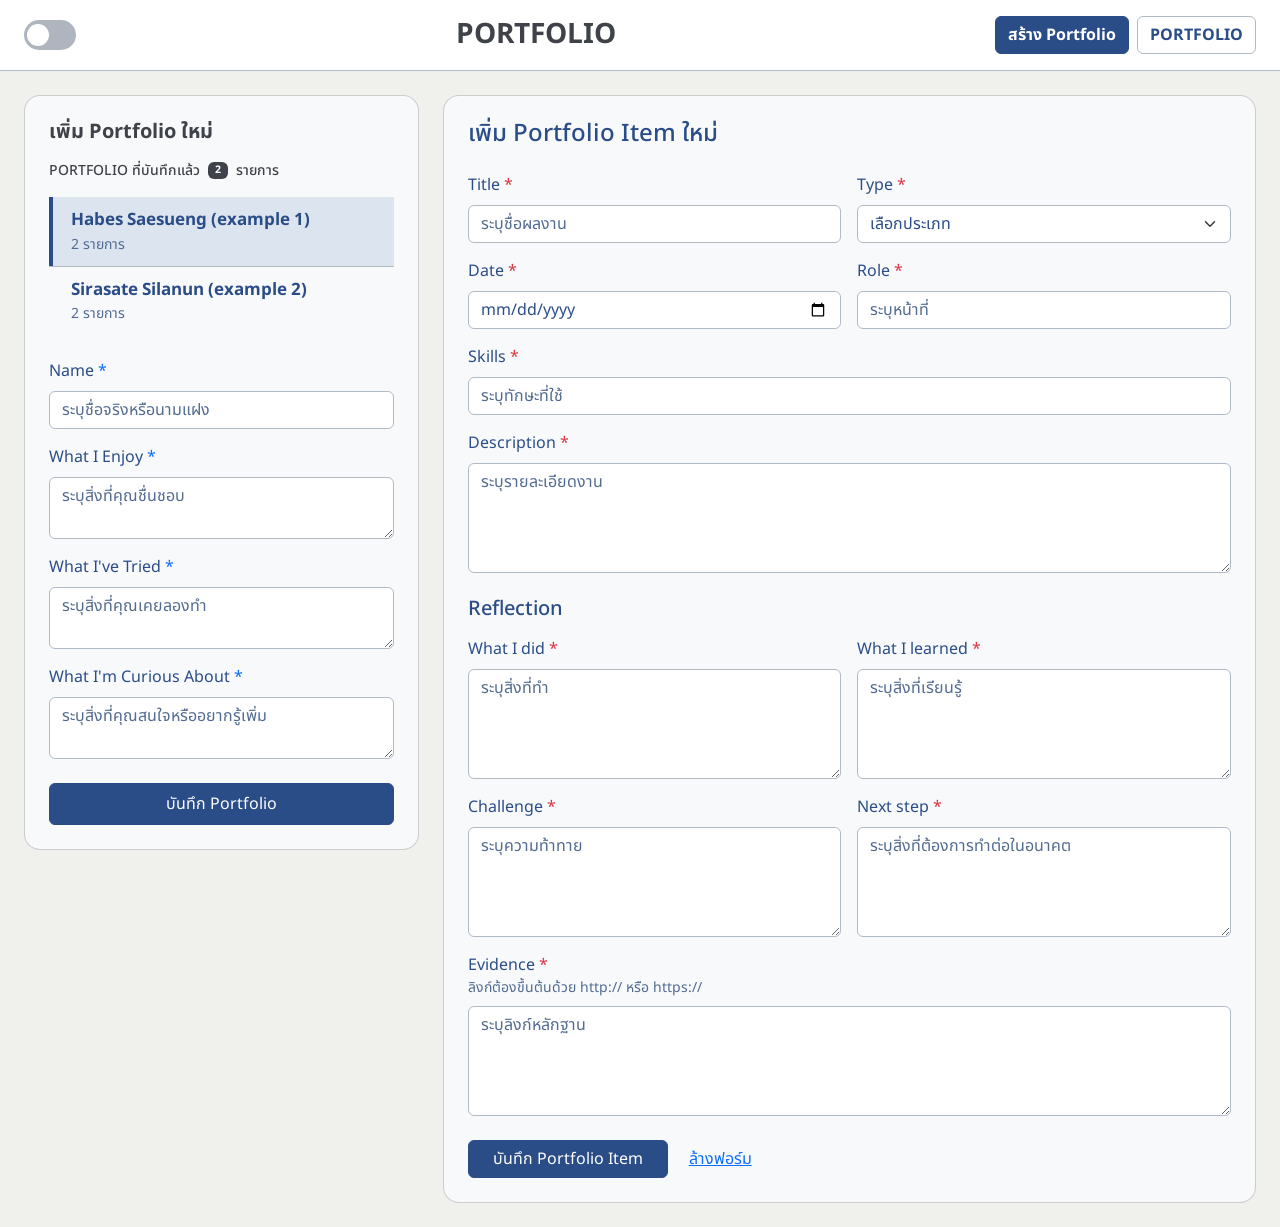
==== commit a4b1bd3e: "fix css folder" ====
--- a/index.html
+++ b/index.html
@@ -3,249 +3,219 @@
 <head>
     <meta charset="UTF-8">
     <meta name="viewport" content="width=device-width, initial-scale=1">
-    <title>ผลงานของฉัน</title>
+    <title>PowerUP-TeamProject</title>
 
     <link rel="preconnect" href="https://fonts.googleapis.com">
     <link rel="preconnect" href="https://fonts.gstatic.com" crossorigin>
     <link href="https://fonts.googleapis.com/css2?family=Noto+Sans+Thai:wght@400;500;700&display=swap" rel="stylesheet">
-    <link rel="stylesheet" href="style.css">
+    <link href="https://cdn.jsdelivr.net/npm/bootstrap@5.3.3/dist/css/bootstrap.min.css" rel="stylesheet">
+    <link rel="stylesheet" href="css/style.css">
 </head>
 
 <body>
-    <header class="site-header">
-        <button type="button" class="theme-toggle" id="themeToggle" role="switch" aria-checked="false" aria-label="โหมดมืด" title="เปิดโหมดมืด">
+    <header class="d-flex flex-wrap align-items-center justify-content-between gap-3 px-4 py-3 bg-white border-bottom">
+        <button type="button" class="theme-toggle d-flex align-items-center" id="themeToggle" role="switch" aria-checked="false" aria-label="โหมดมืด" title="เปิดโหมดมืด">
             <span class="theme-toggle-thumb" aria-hidden="true"></span>
         </button>
-        <h1>MY PORTFOLIO</h1>
-        <nav class="page-nav" aria-label="หน้าหลัก">
-            <button type="button" class="page-tab active" data-page="createPage" aria-pressed="true">สร้าง Portfolio</button>
-            <button type="button" class="page-tab" data-page="portfolioPage" aria-pressed="false">PORTFOLIO</button>
+        <h1 class="h3 fw-bold mb-0 text-dark">PORTFOLIO</h1>
+        <nav class="d-flex gap-2" aria-label="หน้าหลัก">
+            <button type="button" class="btn btn-outline-primary fw-bold page-tab active" data-page="createPage" aria-pressed="true">สร้าง Portfolio</button>
+            <button type="button" class="btn btn-outline-primary fw-bold page-tab" data-page="portfolioPage" aria-pressed="false">PORTFOLIO</button>
         </nav>
     </header>
 
-    <div class="layout">
-
-
-        <aside class="panel create-panel" id="createPage">
-            <h1 class="panel-title">เพิ่ม Portfolio ใหม่</h1>
-            <p class="saved-count">
-                PORTFOLIO ที่บันทึกแล้ว
-                <span class="badge" id="countBadge">0</span>
-                รายการ
-            </p>
-            <ul class="portfolio-list" id="createPortfolioList" aria-label="รายการ Portfolio ที่บันทึกแล้ว"></ul>
-
-            <form id="portfolioForm" novalidate>
-                <div class="field">
-                
-
-                    <label for="displayName">
-                        Name <span class="req">*</span>
-                    </label>
-                    <div class="control">
-                        <input
-                            type="text"
-                            id="displayName"
-                            placeholder="ระบุชื่อจริงหรือนามแฝง"
-                            required
-                        >
+    <div class="container-fluid p-3 p-md-4">
+        <div class="row g-4 align-items-start">
+
+            <!-- หน้า: สร้าง Portfolio -->
+            <aside class="col-lg-4 create-panel" id="createPage">
+                <div class="card bg-light rounded-4 p-4">
+                    <h2 class="h5 fw-bold text-dark mb-3">เพิ่ม Portfolio ใหม่</h2>
+
+                    <p class="d-flex align-items-center gap-2 small fw-medium text-dark mb-3">
+                        PORTFOLIO ที่บันทึกแล้ว
+                        <span class="badge bg-dark" id="countBadge">0</span>
+                        รายการ
+                    </p>
+                    <ul class="portfolio-list list-unstyled mb-4" id="createPortfolioList" aria-label="รายการ Portfolio ที่บันทึกแล้ว"></ul>
+
+                    <form id="portfolioForm" novalidate>
+                        <div class="field mb-3">
+                            <label for="displayName" class="form-label">Name <span class="text-primary">*</span></label>
+                            <div class="control">
+                                <input type="text" id="displayName" class="form-control" placeholder="ระบุชื่อจริงหรือนามแฝง" required>
+                            </div>
+                            <div class="error-msg invalid-feedback">โปรดระบุชื่อที่ต้องการแสดง</div>
+                        </div>
+
+                        <div class="field mb-3">
+                            <label for="enjoy" class="form-label">What I Enjoy <span class="text-primary">*</span></label>
+                            <div class="control">
+                                <textarea id="enjoy" class="form-control" rows="2" required placeholder="ระบุสิ่งที่คุณชื่นชอบ"></textarea>
+                            </div>
+                            <div class="error-msg invalid-feedback">โปรดระบุสิ่งที่คุณชอบทำ</div>
+                        </div>
+
+                        <div class="field mb-3">
+                            <label for="tried" class="form-label">What I've Tried <span class="text-primary">*</span></label>
+                            <div class="control">
+                                <textarea id="tried" class="form-control" rows="2" required placeholder="ระบุสิ่งที่คุณเคยลองทำ"></textarea>
+                            </div>
+                            <div class="error-msg invalid-feedback">โปรดระบุสิ่งที่คุณเคยลองทำ</div>
+                        </div>
+
+                        <div class="field mb-3">
+                            <label for="curious" class="form-label">What I'm Curious About <span class="text-primary">*</span></label>
+                            <div class="control">
+                                <textarea id="curious" class="form-control" rows="2" required placeholder="ระบุสิ่งที่คุณสนใจหรืออยากรู้เพิ่ม"></textarea>
+                            </div>
+                            <div class="error-msg invalid-feedback">โปรดระบุสิ่งที่คุณสนใจหรืออยากรู้เพิ่ม</div>
+                        </div>
+
+                        <button type="submit" class="btn btn-primary w-100 mt-2 py-2">บันทึก Portfolio</button>
+                    </form>
+                </div>
+            </aside>
+
+            <div class="col-lg-8 create-content">
+                <section class="card bg-light rounded-4 p-4">
+                    <h2 class="h4 mb-4">เพิ่ม Portfolio Item ใหม่</h2>
+
+                    <form id="item-form">
+                        <div class="row g-3">
+                            <div class="col-md-6">
+                                <label for="title" class="form-label">Title <span class="text-danger">*</span></label>
+                                <input type="text" id="title" name="title" class="form-control" required placeholder="ระบุชื่อผลงาน">
+                            </div>
+
+                            <div class="col-md-6">
+                                <label for="type" class="form-label">Type <span class="text-danger">*</span></label>
+                                <select id="type" name="type" class="form-select" required>
+                                    <option value="">เลือกประเภท</option>
+                                    <option value="Course Assignment">Course Assignment</option>
+                                    <option value="Personal Project">Personal Project</option>
+                                    <option value="Activity">Activity</option>
+                                    <option value="Workshop">Workshop</option>
+                                    <option value="Volunteer">Volunteer</option>
+                                    <option value="Other">Other</option>
+                                </select>
+                            </div>
+
+                            <div class="col-12" id="otherTypeField" hidden>
+                                <label for="otherType" class="form-label">ระบุประเภทอื่น ๆ <span class="text-danger">*</span></label>
+                                <input type="text" id="otherType" name="otherType" class="form-control" placeholder="พิมพ์รายละเอียดประเภทผลงาน">
+                            </div>
+
+                            <div class="col-md-6">
+                                <label for="date" class="form-label">Date <span class="text-danger">*</span></label>
+                                <input type="date" id="date" name="date" class="form-control" required>
+                            </div>
+
+                            <div class="col-md-6">
+                                <label for="role" class="form-label">Role <span class="text-danger">*</span></label>
+                                <input type="text" id="role" name="role" class="form-control" required placeholder="ระบุหน้าที่">
+                            </div>
+
+                            <div class="col-12">
+                                <label for="skills" class="form-label">Skills <span class="text-danger">*</span></label>
+                                <input type="text" id="skills" name="skills" class="form-control" placeholder="ระบุทักษะที่ใช้" required>
+                            </div>
+
+                            <div class="col-12">
+                                <label for="description" class="form-label">Description <span class="text-danger">*</span></label>
+                                <textarea id="description" name="description" class="form-control" rows="4" required placeholder="ระบุรายละเอียดงาน"></textarea>
+                            </div>
+                        </div>
+
+                        <h3 class="h5 mt-4 mb-3">Reflection</h3>
+
+                        <div class="row g-3">
+                            <div class="col-md-6">
+                                <label for="whatIDid" class="form-label">What I did <span class="text-danger">*</span></label>
+                                <textarea id="whatIDid" name="whatIDid" class="form-control" rows="4" required placeholder="ระบุสิ่งที่ทำ"></textarea>
+                            </div>
+
+                            <div class="col-md-6">
+                                <label for="whatILearned" class="form-label">What I learned <span class="text-danger">*</span></label>
+                                <textarea id="whatILearned" name="whatILearned" class="form-control" rows="4" required placeholder="ระบุสิ่งที่เรียนรู้"></textarea>
+                            </div>
+
+                            <div class="col-md-6">
+                                <label for="challenge" class="form-label">Challenge <span class="text-danger">*</span></label>
+                                <textarea id="challenge" name="challenge" class="form-control" rows="4" required placeholder="ระบุความท้าทาย"></textarea>
+                            </div>
+
+                            <div class="col-md-6">
+                                <label for="nextStep" class="form-label">Next step <span class="text-danger">*</span></label>
+                                <textarea id="nextStep" name="nextStep" class="form-control" rows="4" required placeholder="ระบุสิ่งที่ต้องการทำต่อในอนาคต"></textarea>
+                            </div>
+
+                            <div class="col-12">
+                                <label for="evidence" class="form-label mb-0">Evidence <span class="text-danger">*</span></label>
+                                <div class="form-text mt-0 mb-2">ลิงก์ต้องขึ้นต้นด้วย http:// หรือ https://</div>
+                                <textarea id="evidence" name="evidence" class="form-control" rows="4" placeholder="ระบุลิงก์หลักฐาน" required></textarea>
+                            </div>
+                        </div>
+
+                        <div class="d-flex flex-column flex-sm-row gap-2 mt-4">
+                            <button type="submit" class="btn btn-primary px-4">บันทึก Portfolio Item</button>
+                            <button type="reset" class="btn btn-link reset-button">ล้างฟอร์ม</button>
+                        </div>
+                    </form>
+                </section>
+            </div>
+
+            <!-- หน้า: ดู Portfolio -->
+            <aside class="col-lg-4 portfolio-panel" id="portfolioPage" hidden>
+                <div class="card bg-light rounded-4 p-4">
+                    <h2 class="h5 fw-bold text-dark d-flex align-items-center gap-2 mb-3">
+                        PORTFOLIO ที่บันทึกแล้ว
+                        <span class="badge bg-dark" id="portfolioCountBadge">0</span>
+                        รายการ
+                    </h2>
+                    <ul class="portfolio-list list-unstyled mb-0" id="portfolioList"></ul>
+                </div>
+            </aside>
+
+            <div class="col-lg-8 portfolio-content" hidden>
+                <main class="card bg-white rounded-4 p-4 mb-4" aria-live="polite">
+                    <p class="text-body-secondary py-4 mb-0" id="emptyState" hidden>ยังไม่มี Portfolio</p>
+
+                    <div id="detailContent" hidden>
+                        <div class="d-flex flex-column flex-md-row justify-content-between align-items-start gap-3 mb-3">
+                            <h1 class="fs-2 fw-normal text-break mb-0" id="detailTitle"></h1>
+                            <button type="button" class="btn btn-sm btn-outline-danger flex-shrink-0" id="deleteBtn">ลบ Portfolio</button>
+                        </div>
+
+                        <section class="mt-3">
+                            <h3 class="small fw-bold text-uppercase text-dark mb-0">What I Enjoy</h3>
+                            <p class="text-break mb-0" id="detailEnjoy"></p>
+                        </section>
+
+                        <section class="mt-3">
+                            <h3 class="small fw-bold text-uppercase text-dark mb-0">What I've Tried</h3>
+                            <p class="text-break mb-0" id="detailTried"></p>
+                        </section>
+
+                        <section class="mt-3">
+                            <h3 class="small fw-bold text-uppercase text-dark mb-0">What I'm Curious About</h3>
+                            <p class="text-break mb-0" id="detailCurious"></p>
+                        </section>
                     </div>
-                    <div class="error-msg">โปรดระบุชื่อที่ต้องการแสดง</div> 
-                </div>
-
-
-                <div class="field">
-               
-
-                    <label for="enjoy">
-                         What I Enjoy <span class="req">*</span>
-                    </label>
-                    <div class="control">
-                        <textarea id="enjoy" required placeholder="ระบุสิ่งที่คุณชื่นชอบ"></textarea>
-                    </div>
-                    <div class="error-msg">โปรดระบุสิ่งที่คุณชอบทำ</div>
-                </div>
-
-
-                <div class="field">
-
-               
-                    <label for="tried">
-                        What I've Tried <span class="req">*</span>
-                    </label>
-                    <div class="control">
-                        <textarea id="tried" required placeholder="ระบุสิ่งที่คุณเคยลองทำ"></textarea>
-                    </div>
-                    <div class="error-msg">โปรดระบุสิ่งที่คุณเคยลองทำ</div>
-                </div>
-
-
-                <div class="field">
-
-               
-
-                    <label for="curious">
-                        What I'm Curious About <span class="req">*</span>
-                    </label>
-                    <div class="control">
-                        <textarea id="curious" required placeholder="ระบุสิ่งที่คุณสนใจหรืออยากรู้เพิ่ม"></textarea>
-                    </div>
-                    <div class="error-msg">โปรดระบุสิ่งที่คุณสนใจหรืออยากรู้เพิ่ม</div>
-                </div>
-
-                <button type="submit" class="btn-submit">บันทึก Portfolio</button>
-            </form>
-        </aside>
-
-        <div class="content create-content">
-            <section class="item-section">
-                <h4>เพิ่ม Portfolio Item ใหม่</h4>
-
-                <form id="item-form">
-                    <div class="form-grid">
-                        <div class="field">
-                            <label for="title">Title <span>*</span></label>
-                            <input type="text" id="title" name="title" required placeholder="ระบุชื่อผลงาน">
-                        </div>
-
-                        <div class="field">
-                            <label for="type">Type <span>*</span></label>
-                            <select id="type" name="type" required>
-                                <option value="">เลือกประเภท</option>
-                                <option value="Course Assignment">Course Assignment</option>
-                                <option value="Personal Project">Personal Project</option>
-                                <option value="Activity">Activity</option>
-                                <option value="Workshop">Workshop</option>
-                                <option value="Volunteer">Volunteer</option>
-                                <option value="Other">Other</option>
-                            </select>
-                        </div>
-
-                        <div class="field full-width" id="otherTypeField" hidden>
-                            <label for="otherType">ระบุประเภทอื่น ๆ <span>*</span></label>
-                            <input type="text" id="otherType" name="otherType" placeholder="พิมพ์รายละเอียดประเภทผลงาน">
-                        </div>
-
-                        <div class="field">
-                            <label for="date">Date <span>*</span></label>
-                            <input type="date" id="date" name="date" required>
-                        </div>
-
-                        <div class="field">
-                            <label for="role">Role <span>*</span></label>
-                            <input type="text" id="role" name="role" required placeholder="ระบุหน้าที่">
-                        </div>
-
-                        <div class="field full-width">
-                            <label for="skills">Skills <span>*</span></label>
-                            <input type="text" id="skills" name="skills" placeholder="ระบุทักษะที่ใช้" required>
-                        </div>
-
-                        <div class="field full-width">
-                            <label for="description">Description <span>*</span></label>
-                            <textarea id="description" name="description" required placeholder="ระบุรายละเอียดงาน"></textarea>
-                        </div>
-                    </div>
-
-                    <h3>Reflection</h3>
-
-                    <div class="form-grid">
-                        <div class="field">
-                            <label for="whatIDid">What I did <span>*</span></label>
-                            <textarea id="whatIDid" name="whatIDid" required placeholder="ระบุสิ่งที่ทำ"></textarea>
-                        </div>
-
-                        <div class="field">
-                            <label for="whatILearned">What I learned <span>*</span></label>
-                            <textarea id="whatILearned" name="whatILearned" required placeholder="ระบุสิ่งที่เรียนรู้"></textarea>
-                        </div>
-
-                        <div class="field">
-                            <label for="challenge">Challenge <span>*</span></label>
-                            <textarea id="challenge" name="challenge" required placeholder="ระบุความท้าทาย"></textarea>
-                        </div>
-
-                        <div class="field">
-                            <label for="nextStep">Next step <span>*</span></label>
-                            <textarea id="nextStep" name="nextStep" required placeholder="ระบุสิ่งที่ต้องการทำต่อในอนาคต"></textarea>
-                        </div>
-
-                        <div class="field full-width">
-                            <label for="evidence">
-                                Evidence <span>*</span>
-                                <small>ลิงก์ต้องขึ้นต้นด้วย http:// หรือ https://</small>
-                            </label>
-                            <textarea id="evidence" name="evidence" placeholder="ระบุลิงก์หลักฐาน" required></textarea>
-                        </div>
-                    </div>
-
-                    <div class="form-actions">
-                        <button type="submit">บันทึก Portfolio Item</button>
-                        <button type="reset" class="reset-button">ล้างฟอร์ม</button>
-                    </div>
-                </form>
-            </section>
-        </div>
-
-        <aside class="panel portfolio-panel" id="portfolioPage" hidden>
-            <h2 class="panel-title">
-                PORTFOLIO ที่บันทึกแล้ว
-                <span class="badge" id="portfolioCountBadge">0</span>
-                รายการ
-            </h2>
-            <ul class="portfolio-list" id="portfolioList"></ul>
-        </aside>
-
-        <div class="content portfolio-content" hidden>
-            <main class="detail" aria-live="polite">
-                <p class="empty-state" id="emptyState" hidden>
-                    ยังไม่มี Portfolio 
-                </p>
-
-                <div id="detailContent" hidden>
-                    <div class="detail-header">
-                        <h1 class="detail-title" id="detailTitle"></h1>
-
-                        <div class="detail-actions">
-                            <button
-                                type="button"
-                                class="btn-outline danger"
-                                id="deleteBtn"
-                            >
-                                ลบ Portfolio
-                            </button>
-                        </div>
-                    </div>
-
-                    <section class="detail-section">
-                        <h3>What I Enjoy</h3>
-                        <p id="detailEnjoy"></p>
-                    </section>
-
-                    <section class="detail-section">
-                        <h3>What I've Tried</h3>
-                        <p id="detailTried"></p>
-                    </section>
-
-                    <section class="detail-section">
-                        <h3>What I'm Curious About</h3>
-                        <p id="detailCurious"></p>
-                    </section>
-                </div>
-            </main>
-
-
-            <section class="items-section">
-                <h2>
-                    PORTFOLIO ITEMS
-                    <span class="badge" id="itemCount">0</span>
-                </h2>
-
-                <div class="items-container" id="itemsContainer"></div>
-            </section>
+                </main>
+
+                <section class="card bg-white rounded-3 p-4">
+                    <h2 class="h4 text-dark mb-4">
+                        PORTFOLIO ITEMS
+                        <span class="badge bg-dark" id="itemCount">0</span>
+                    </h2>
+                    <div class="items-container" id="itemsContainer"></div>
+                </section>
+            </div>
         </div>
     </div>
 
+    <script src="https://cdn.jsdelivr.net/npm/bootstrap@5.3.3/dist/js/bootstrap.bundle.min.js"></script>
     <script src="script.js"></script>
 </body>
 </html>
--- a/css/style.css
+++ b/css/style.css
@@ -0,0 +1,192 @@
+/* ปรับสีและฟอนต์ของ Bootstrap */
+:root {
+  --bs-body-font-family: "Noto Sans Thai", "Segoe UI", system-ui, sans-serif;
+  --bs-body-color: #2a4d88;
+  --bs-secondary-color: #526b91;
+  --bs-border-color: #b1bbc8;
+  --bs-dark-rgb: 63, 67, 73;
+  --accent: #2a4d88;
+  --page-bg: #f0f0ed;
+}
+
+body {
+  background: var(--page-bg);
+}
+
+/* ให้ hidden ชนะคลาส d-* ของ Bootstrap เสมอ */
+[hidden] {
+  display: none !important;
+}
+
+body[data-theme="dark"] {
+  --page-bg: #101a33;
+}
+
+.btn-primary {
+  --bs-btn-bg: var(--accent);
+  --bs-btn-border-color: var(--accent);
+  --bs-btn-hover-bg: #203d6d;
+  --bs-btn-hover-border-color: #203d6d;
+  --bs-btn-active-bg: #203d6d;
+}
+
+.btn-outline-primary {
+  --bs-btn-color: var(--accent);
+  --bs-btn-bg: #fff;
+  --bs-btn-border-color: var(--bs-border-color);
+  --bs-btn-hover-bg: var(--accent);
+  --bs-btn-hover-border-color: var(--accent);
+  --bs-btn-active-bg: var(--accent);
+  --bs-btn-active-border-color: var(--accent);
+}
+
+/* ปุ่มสลับโหมดมืด */
+.theme-toggle {
+  display: flex !important;
+  align-items: center;
+  flex: 0 0 52px;
+  width: 52px;
+  height: 30px;
+  padding: 3px;
+  cursor: pointer;
+  background: #aeb5bf;
+  border: 0;
+  border-radius: 999px;
+  transition: background-color 0.2s;
+}
+
+.theme-toggle:focus-visible {
+  outline: 3px solid rgba(42, 77, 136, 0.4);
+  outline-offset: 2px;
+}
+
+body[data-theme="dark"] .theme-toggle {
+  background: var(--page-bg);
+}
+
+.theme-toggle-thumb {
+  display: block;
+  flex: 0 0 22px;
+  width: 22px;
+  height: 22px;
+  background: #fff;
+  border-radius: 50%;
+  transition: transform 0.2s;
+}
+
+.theme-toggle[aria-checked="true"] .theme-toggle-thumb {
+  transform: translateX(22px);
+}
+
+/* รายการ Portfolio (สร้างจาก script.js) */
+.portfolio-list li + li {
+  border-top: 1px solid var(--bs-border-color);
+}
+
+.list-empty {
+  padding: 12px 0;
+  color: var(--bs-secondary-color);
+}
+
+.portfolio-item {
+  display: block;
+  width: 100%;
+  padding: 11px 18px;
+  color: inherit;
+  text-align: left;
+  background: none;
+  border: 0;
+  border-left: 4px solid transparent;
+}
+
+.portfolio-item:hover {
+  background: #e8ebef;
+}
+
+.portfolio-item.active {
+  background: #dce4ef;
+  border-left-color: var(--accent);
+}
+
+.portfolio-item .name {
+  display: block;
+  font-size: 17px;
+  font-weight: 700;
+}
+
+.portfolio-item .count {
+  display: block;
+  font-size: 14px;
+  color: var(--bs-secondary-color);
+}
+
+/* การแจ้งเตือนฟอร์ม (script.js เพิ่มคลาส .invalid) */
+.error-msg {
+  display: none !important;
+}
+
+.field.invalid .error-msg {
+  display: block !important;
+}
+
+.field.invalid .form-control {
+  border-color: var(--bs-danger);
+}
+
+/* การ์ด Portfolio Item (สร้างจาก script.js) */
+#itemsContainer {
+  display: grid;
+  gap: 1.5rem;
+}
+
+@media (min-width: 768px) {
+  #itemsContainer {
+    grid-template-columns: repeat(2, minmax(0, 1fr));
+  }
+}
+
+.portfolio-item-card {
+  padding: 24px;
+  background: #fff;
+  border: 1px solid var(--bs-border-color);
+  border-radius: 12px;
+  overflow-wrap: anywhere;
+}
+
+.portfolio-item-card .item-title {
+  font-size: 24px;
+  font-weight: 500;
+}
+
+.portfolio-item-card .item-meta,
+.item-reflection h4 {
+  color: var(--bs-secondary-color);
+  font-size: 16px;
+}
+
+.item-skills {
+  display: flex;
+  flex-wrap: wrap;
+  gap: 6px;
+  margin: 12px 0 20px;
+}
+
+.item-skills span {
+  padding: 4px 14px;
+  font-size: 14px;
+  background: #e5e9ef;
+  border-radius: 20px;
+}
+
+.delete-item-btn {
+  margin-top: 16px;
+  padding: 8px 14px;
+  color: #dc2626;
+  background: #fff;
+  border: 1px solid #dc2626;
+  border-radius: 6px;
+}
+
+.delete-item-btn:hover {
+  background: #fef2f2;
+}
